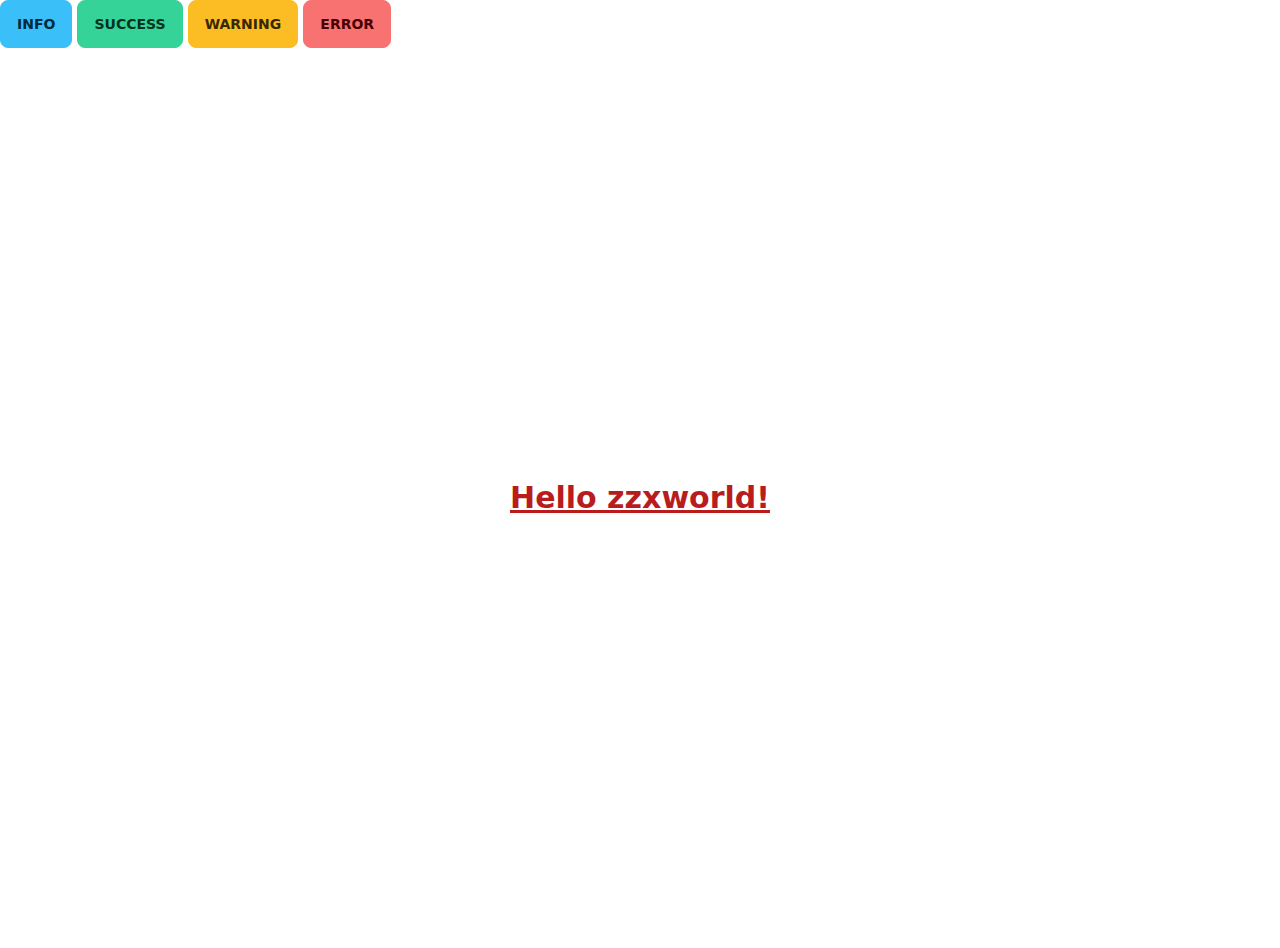
==== index.html @ 8bc26b87 "tailwind+daisyUI" ====
<!doctype html>
<html>
<head>
  <meta charset="UTF-8">
  <meta name="viewport" content="width=device-width, initial-scale=1.0">
  <link href="public/style.css" rel="stylesheet">
</head>
<body>
  <button class="btn btn-info">Info</button>
  <button class="btn btn-success">Success</button>
  <button class="btn btn-warning">Warning</button>
  <button class="btn btn-error">Error</button>
  <h1 class="table-cell w-screen h-screen text-3xl font-bold text-center text-red-700 underline align-middle">
    Hello zzxworld!
  </h1>
</body>
</html>
---- public/style.css ----
/*
! tailwindcss v3.3.3 | MIT License | https://tailwindcss.com
*/

/*
1. Prevent padding and border from affecting element width. (https://github.com/mozdevs/cssremedy/issues/4)
2. Allow adding a border to an element by just adding a border-width. (https://github.com/tailwindcss/tailwindcss/pull/116)
*/

*,
::before,
::after {
  box-sizing: border-box;
  /* 1 */
  border-width: 0;
  /* 2 */
  border-style: solid;
  /* 2 */
  border-color: #e5e7eb;
  /* 2 */
}

::before,
::after {
  --tw-content: '';
}

/*
1. Use a consistent sensible line-height in all browsers.
2. Prevent adjustments of font size after orientation changes in iOS.
3. Use a more readable tab size.
4. Use the user's configured `sans` font-family by default.
5. Use the user's configured `sans` font-feature-settings by default.
6. Use the user's configured `sans` font-variation-settings by default.
*/

html {
  line-height: 1.5;
  /* 1 */
  -webkit-text-size-adjust: 100%;
  /* 2 */
  -moz-tab-size: 4;
  /* 3 */
  -o-tab-size: 4;
     tab-size: 4;
  /* 3 */
  font-family: ui-sans-serif, system-ui, -apple-system, BlinkMacSystemFont, "Segoe UI", Roboto, "Helvetica Neue", Arial, "Noto Sans", sans-serif, "Apple Color Emoji", "Segoe UI Emoji", "Segoe UI Symbol", "Noto Color Emoji";
  /* 4 */
  font-feature-settings: normal;
  /* 5 */
  font-variation-settings: normal;
  /* 6 */
}

/*
1. Remove the margin in all browsers.
2. Inherit line-height from `html` so users can set them as a class directly on the `html` element.
*/

body {
  margin: 0;
  /* 1 */
  line-height: inherit;
  /* 2 */
}

/*
1. Add the correct height in Firefox.
2. Correct the inheritance of border color in Firefox. (https://bugzilla.mozilla.org/show_bug.cgi?id=190655)
3. Ensure horizontal rules are visible by default.
*/

hr {
  height: 0;
  /* 1 */
  color: inherit;
  /* 2 */
  border-top-width: 1px;
  /* 3 */
}

/*
Add the correct text decoration in Chrome, Edge, and Safari.
*/

abbr:where([title]) {
  -webkit-text-decoration: underline dotted;
          text-decoration: underline dotted;
}

/*
Remove the default font size and weight for headings.
*/

h1,
h2,
h3,
h4,
h5,
h6 {
  font-size: inherit;
  font-weight: inherit;
}

/*
Reset links to optimize for opt-in styling instead of opt-out.
*/

a {
  color: inherit;
  text-decoration: inherit;
}

/*
Add the correct font weight in Edge and Safari.
*/

b,
strong {
  font-weight: bolder;
}

/*
1. Use the user's configured `mono` font family by default.
2. Correct the odd `em` font sizing in all browsers.
*/

code,
kbd,
samp,
pre {
  font-family: ui-monospace, SFMono-Regular, Menlo, Monaco, Consolas, "Liberation Mono", "Courier New", monospace;
  /* 1 */
  font-size: 1em;
  /* 2 */
}

/*
Add the correct font size in all browsers.
*/

small {
  font-size: 80%;
}

/*
Prevent `sub` and `sup` elements from affecting the line height in all browsers.
*/

sub,
sup {
  font-size: 75%;
  line-height: 0;
  position: relative;
  vertical-align: baseline;
}

sub {
  bottom: -0.25em;
}

sup {
  top: -0.5em;
}

/*
1. Remove text indentation from table contents in Chrome and Safari. (https://bugs.chromium.org/p/chromium/issues/detail?id=999088, https://bugs.webkit.org/show_bug.cgi?id=201297)
2. Correct table border color inheritance in all Chrome and Safari. (https://bugs.chromium.org/p/chromium/issues/detail?id=935729, https://bugs.webkit.org/show_bug.cgi?id=195016)
3. Remove gaps between table borders by default.
*/

table {
  text-indent: 0;
  /* 1 */
  border-color: inherit;
  /* 2 */
  border-collapse: collapse;
  /* 3 */
}

/*
1. Change the font styles in all browsers.
2. Remove the margin in Firefox and Safari.
3. Remove default padding in all browsers.
*/

button,
input,
optgroup,
select,
textarea {
  font-family: inherit;
  /* 1 */
  font-feature-settings: inherit;
  /* 1 */
  font-variation-settings: inherit;
  /* 1 */
  font-size: 100%;
  /* 1 */
  font-weight: inherit;
  /* 1 */
  line-height: inherit;
  /* 1 */
  color: inherit;
  /* 1 */
  margin: 0;
  /* 2 */
  padding: 0;
  /* 3 */
}

/*
Remove the inheritance of text transform in Edge and Firefox.
*/

button,
select {
  text-transform: none;
}

/*
1. Correct the inability to style clickable types in iOS and Safari.
2. Remove default button styles.
*/

button,
[type='button'],
[type='reset'],
[type='submit'] {
  -webkit-appearance: button;
  /* 1 */
  background-color: transparent;
  /* 2 */
  background-image: none;
  /* 2 */
}

/*
Use the modern Firefox focus style for all focusable elements.
*/

:-moz-focusring {
  outline: auto;
}

/*
Remove the additional `:invalid` styles in Firefox. (https://github.com/mozilla/gecko-dev/blob/2f9eacd9d3d995c937b4251a5557d95d494c9be1/layout/style/res/forms.css#L728-L737)
*/

:-moz-ui-invalid {
  box-shadow: none;
}

/*
Add the correct vertical alignment in Chrome and Firefox.
*/

progress {
  vertical-align: baseline;
}

/*
Correct the cursor style of increment and decrement buttons in Safari.
*/

::-webkit-inner-spin-button,
::-webkit-outer-spin-button {
  height: auto;
}

/*
1. Correct the odd appearance in Chrome and Safari.
2. Correct the outline style in Safari.
*/

[type='search'] {
  -webkit-appearance: textfield;
  /* 1 */
  outline-offset: -2px;
  /* 2 */
}

/*
Remove the inner padding in Chrome and Safari on macOS.
*/

::-webkit-search-decoration {
  -webkit-appearance: none;
}

/*
1. Correct the inability to style clickable types in iOS and Safari.
2. Change font properties to `inherit` in Safari.
*/

::-webkit-file-upload-button {
  -webkit-appearance: button;
  /* 1 */
  font: inherit;
  /* 2 */
}

/*
Add the correct display in Chrome and Safari.
*/

summary {
  display: list-item;
}

/*
Removes the default spacing and border for appropriate elements.
*/

blockquote,
dl,
dd,
h1,
h2,
h3,
h4,
h5,
h6,
hr,
figure,
p,
pre {
  margin: 0;
}

fieldset {
  margin: 0;
  padding: 0;
}

legend {
  padding: 0;
}

ol,
ul,
menu {
  list-style: none;
  margin: 0;
  padding: 0;
}

/*
Reset default styling for dialogs.
*/

dialog {
  padding: 0;
}

/*
Prevent resizing textareas horizontally by default.
*/

textarea {
  resize: vertical;
}

/*
1. Reset the default placeholder opacity in Firefox. (https://github.com/tailwindlabs/tailwindcss/issues/3300)
2. Set the default placeholder color to the user's configured gray 400 color.
*/

input::-moz-placeholder, textarea::-moz-placeholder {
  opacity: 1;
  /* 1 */
  color: #9ca3af;
  /* 2 */
}

input::placeholder,
textarea::placeholder {
  opacity: 1;
  /* 1 */
  color: #9ca3af;
  /* 2 */
}

/*
Set the default cursor for buttons.
*/

button,
[role="button"] {
  cursor: pointer;
}

/*
Make sure disabled buttons don't get the pointer cursor.
*/

:disabled {
  cursor: default;
}

/*
1. Make replaced elements `display: block` by default. (https://github.com/mozdevs/cssremedy/issues/14)
2. Add `vertical-align: middle` to align replaced elements more sensibly by default. (https://github.com/jensimmons/cssremedy/issues/14#issuecomment-634934210)
   This can trigger a poorly considered lint error in some tools but is included by design.
*/

img,
svg,
video,
canvas,
audio,
iframe,
embed,
object {
  display: block;
  /* 1 */
  vertical-align: middle;
  /* 2 */
}

/*
Constrain images and videos to the parent width and preserve their intrinsic aspect ratio. (https://github.com/mozdevs/cssremedy/issues/14)
*/

img,
video {
  max-width: 100%;
  height: auto;
}

/* Make elements with the HTML hidden attribute stay hidden by default */

[hidden] {
  display: none;
}

:root,
[data-theme] {
  background-color: hsl(var(--b1) / var(--tw-bg-opacity, 1));
  color: hsl(var(--bc) / var(--tw-text-opacity, 1));
}

html {
  -webkit-tap-highlight-color: transparent;
}

:root {
  color-scheme: light;
  --pf: 259 94% 44%;
  --sf: 314 100% 40%;
  --af: 174 75% 39%;
  --nf: 214 20% 14%;
  --in: 198 93% 60%;
  --su: 158 64% 52%;
  --wa: 43 96% 56%;
  --er: 0 91% 71%;
  --inc: 198 100% 12%;
  --suc: 158 100% 10%;
  --wac: 43 100% 11%;
  --erc: 0 100% 14%;
  --rounded-box: 1rem;
  --rounded-btn: 0.5rem;
  --rounded-badge: 1.9rem;
  --animation-btn: 0.25s;
  --animation-input: .2s;
  --btn-text-case: uppercase;
  --btn-focus-scale: 0.95;
  --border-btn: 1px;
  --tab-border: 1px;
  --tab-radius: 0.5rem;
  --p: 259 94% 51%;
  --pc: 259 96% 91%;
  --s: 314 100% 47%;
  --sc: 314 100% 91%;
  --a: 174 75% 46%;
  --ac: 174 75% 11%;
  --n: 214 20% 21%;
  --nc: 212 19% 87%;
  --b1: 0 0% 100%;
  --b2: 0 0% 95%;
  --b3: 180 2% 90%;
  --bc: 215 28% 17%;
}

@media (prefers-color-scheme: dark) {
  :root {
    color-scheme: dark;
    --pf: 262 80% 43%;
    --sf: 316 70% 43%;
    --af: 175 70% 34%;
    --in: 198 93% 60%;
    --su: 158 64% 52%;
    --wa: 43 96% 56%;
    --er: 0 91% 71%;
    --inc: 198 100% 12%;
    --suc: 158 100% 10%;
    --wac: 43 100% 11%;
    --erc: 0 100% 14%;
    --rounded-box: 1rem;
    --rounded-btn: 0.5rem;
    --rounded-badge: 1.9rem;
    --animation-btn: 0.25s;
    --animation-input: .2s;
    --btn-text-case: uppercase;
    --btn-focus-scale: 0.95;
    --border-btn: 1px;
    --tab-border: 1px;
    --tab-radius: 0.5rem;
    --p: 262 80% 50%;
    --pc: 0 0% 100%;
    --s: 316 70% 50%;
    --sc: 0 0% 100%;
    --a: 175 70% 41%;
    --ac: 0 0% 100%;
    --n: 213 18% 20%;
    --nf: 212 17% 17%;
    --nc: 220 13% 69%;
    --b1: 212 18% 14%;
    --b2: 213 18% 12%;
    --b3: 213 18% 10%;
    --bc: 220 13% 69%;
  }
}

[data-theme=light] {
  color-scheme: light;
  --pf: 259 94% 44%;
  --sf: 314 100% 40%;
  --af: 174 75% 39%;
  --nf: 214 20% 14%;
  --in: 198 93% 60%;
  --su: 158 64% 52%;
  --wa: 43 96% 56%;
  --er: 0 91% 71%;
  --inc: 198 100% 12%;
  --suc: 158 100% 10%;
  --wac: 43 100% 11%;
  --erc: 0 100% 14%;
  --rounded-box: 1rem;
  --rounded-btn: 0.5rem;
  --rounded-badge: 1.9rem;
  --animation-btn: 0.25s;
  --animation-input: .2s;
  --btn-text-case: uppercase;
  --btn-focus-scale: 0.95;
  --border-btn: 1px;
  --tab-border: 1px;
  --tab-radius: 0.5rem;
  --p: 259 94% 51%;
  --pc: 259 96% 91%;
  --s: 314 100% 47%;
  --sc: 314 100% 91%;
  --a: 174 75% 46%;
  --ac: 174 75% 11%;
  --n: 214 20% 21%;
  --nc: 212 19% 87%;
  --b1: 0 0% 100%;
  --b2: 0 0% 95%;
  --b3: 180 2% 90%;
  --bc: 215 28% 17%;
}

[data-theme=dark] {
  color-scheme: dark;
  --pf: 262 80% 43%;
  --sf: 316 70% 43%;
  --af: 175 70% 34%;
  --in: 198 93% 60%;
  --su: 158 64% 52%;
  --wa: 43 96% 56%;
  --er: 0 91% 71%;
  --inc: 198 100% 12%;
  --suc: 158 100% 10%;
  --wac: 43 100% 11%;
  --erc: 0 100% 14%;
  --rounded-box: 1rem;
  --rounded-btn: 0.5rem;
  --rounded-badge: 1.9rem;
  --animation-btn: 0.25s;
  --animation-input: .2s;
  --btn-text-case: uppercase;
  --btn-focus-scale: 0.95;
  --border-btn: 1px;
  --tab-border: 1px;
  --tab-radius: 0.5rem;
  --p: 262 80% 50%;
  --pc: 0 0% 100%;
  --s: 316 70% 50%;
  --sc: 0 0% 100%;
  --a: 175 70% 41%;
  --ac: 0 0% 100%;
  --n: 213 18% 20%;
  --nf: 212 17% 17%;
  --nc: 220 13% 69%;
  --b1: 212 18% 14%;
  --b2: 213 18% 12%;
  --b3: 213 18% 10%;
  --bc: 220 13% 69%;
}

*, ::before, ::after {
  --tw-border-spacing-x: 0;
  --tw-border-spacing-y: 0;
  --tw-translate-x: 0;
  --tw-translate-y: 0;
  --tw-rotate: 0;
  --tw-skew-x: 0;
  --tw-skew-y: 0;
  --tw-scale-x: 1;
  --tw-scale-y: 1;
  --tw-pan-x:  ;
  --tw-pan-y:  ;
  --tw-pinch-zoom:  ;
  --tw-scroll-snap-strictness: proximity;
  --tw-gradient-from-position:  ;
  --tw-gradient-via-position:  ;
  --tw-gradient-to-position:  ;
  --tw-ordinal:  ;
  --tw-slashed-zero:  ;
  --tw-numeric-figure:  ;
  --tw-numeric-spacing:  ;
  --tw-numeric-fraction:  ;
  --tw-ring-inset:  ;
  --tw-ring-offset-width: 0px;
  --tw-ring-offset-color: #fff;
  --tw-ring-color: rgb(59 130 246 / 0.5);
  --tw-ring-offset-shadow: 0 0 #0000;
  --tw-ring-shadow: 0 0 #0000;
  --tw-shadow: 0 0 #0000;
  --tw-shadow-colored: 0 0 #0000;
  --tw-blur:  ;
  --tw-brightness:  ;
  --tw-contrast:  ;
  --tw-grayscale:  ;
  --tw-hue-rotate:  ;
  --tw-invert:  ;
  --tw-saturate:  ;
  --tw-sepia:  ;
  --tw-drop-shadow:  ;
  --tw-backdrop-blur:  ;
  --tw-backdrop-brightness:  ;
  --tw-backdrop-contrast:  ;
  --tw-backdrop-grayscale:  ;
  --tw-backdrop-hue-rotate:  ;
  --tw-backdrop-invert:  ;
  --tw-backdrop-opacity:  ;
  --tw-backdrop-saturate:  ;
  --tw-backdrop-sepia:  ;
}

::backdrop {
  --tw-border-spacing-x: 0;
  --tw-border-spacing-y: 0;
  --tw-translate-x: 0;
  --tw-translate-y: 0;
  --tw-rotate: 0;
  --tw-skew-x: 0;
  --tw-skew-y: 0;
  --tw-scale-x: 1;
  --tw-scale-y: 1;
  --tw-pan-x:  ;
  --tw-pan-y:  ;
  --tw-pinch-zoom:  ;
  --tw-scroll-snap-strictness: proximity;
  --tw-gradient-from-position:  ;
  --tw-gradient-via-position:  ;
  --tw-gradient-to-position:  ;
  --tw-ordinal:  ;
  --tw-slashed-zero:  ;
  --tw-numeric-figure:  ;
  --tw-numeric-spacing:  ;
  --tw-numeric-fraction:  ;
  --tw-ring-inset:  ;
  --tw-ring-offset-width: 0px;
  --tw-ring-offset-color: #fff;
  --tw-ring-color: rgb(59 130 246 / 0.5);
  --tw-ring-offset-shadow: 0 0 #0000;
  --tw-ring-shadow: 0 0 #0000;
  --tw-shadow: 0 0 #0000;
  --tw-shadow-colored: 0 0 #0000;
  --tw-blur:  ;
  --tw-brightness:  ;
  --tw-contrast:  ;
  --tw-grayscale:  ;
  --tw-hue-rotate:  ;
  --tw-invert:  ;
  --tw-saturate:  ;
  --tw-sepia:  ;
  --tw-drop-shadow:  ;
  --tw-backdrop-blur:  ;
  --tw-backdrop-brightness:  ;
  --tw-backdrop-contrast:  ;
  --tw-backdrop-grayscale:  ;
  --tw-backdrop-hue-rotate:  ;
  --tw-backdrop-invert:  ;
  --tw-backdrop-opacity:  ;
  --tw-backdrop-saturate:  ;
  --tw-backdrop-sepia:  ;
}

.btn {
  display: inline-flex;
  flex-shrink: 0;
  cursor: pointer;
  -webkit-user-select: none;
     -moz-user-select: none;
          user-select: none;
  flex-wrap: wrap;
  align-items: center;
  justify-content: center;
  border-color: transparent;
  border-color: hsl(var(--b2) / var(--tw-border-opacity));
  text-align: center;
  transition-property: color, background-color, border-color, text-decoration-color, fill, stroke, opacity, box-shadow, transform, filter, -webkit-backdrop-filter;
  transition-property: color, background-color, border-color, text-decoration-color, fill, stroke, opacity, box-shadow, transform, filter, backdrop-filter;
  transition-property: color, background-color, border-color, text-decoration-color, fill, stroke, opacity, box-shadow, transform, filter, backdrop-filter, -webkit-backdrop-filter;
  transition-timing-function: cubic-bezier(0.4, 0, 0.2, 1);
  transition-timing-function: cubic-bezier(0, 0, 0.2, 1);
  transition-duration: 200ms;
  border-radius: var(--rounded-btn, 0.5rem);
  height: 3rem;
  padding-left: 1rem;
  padding-right: 1rem;
  min-height: 3rem;
  font-size: 0.875rem;
  line-height: 1em;
  gap: 0.5rem;
  font-weight: 600;
  text-decoration-line: none;
  border-width: var(--border-btn, 1px);
  animation: button-pop var(--animation-btn, 0.25s) ease-out;
  text-transform: var(--btn-text-case, uppercase);
  --tw-border-opacity: 1;
  --tw-bg-opacity: 1;
  background-color: hsl(var(--b2) / var(--tw-bg-opacity));
  --tw-text-opacity: 1;
  color: hsl(var(--bc) / var(--tw-text-opacity));
  outline-color: hsl(var(--bc) / 1);
}

.btn-disabled,
  .btn[disabled],
  .btn:disabled {
  pointer-events: none;
}

.btn-group > input[type="radio"].btn {
  -webkit-appearance: none;
     -moz-appearance: none;
          appearance: none;
}

.btn-group > input[type="radio"].btn:before {
  content: attr(data-title);
}

.btn:is(input[type="checkbox"]),
.btn:is(input[type="radio"]) {
  width: auto;
  -webkit-appearance: none;
     -moz-appearance: none;
          appearance: none;
}

.btn:is(input[type="checkbox"]):after,
.btn:is(input[type="radio"]):after {
  --tw-content: attr(aria-label);
  content: var(--tw-content);
}

@media (hover: hover) {
  .btn:hover {
    --tw-border-opacity: 1;
    border-color: hsl(var(--b3) / var(--tw-border-opacity));
    --tw-bg-opacity: 1;
    background-color: hsl(var(--b3) / var(--tw-bg-opacity));
  }

  .btn-primary:hover {
    --tw-border-opacity: 1;
    border-color: hsl(var(--pf) / var(--tw-border-opacity));
    --tw-bg-opacity: 1;
    background-color: hsl(var(--pf) / var(--tw-bg-opacity));
  }

  .btn-info:hover {
    --tw-border-opacity: 1;
    border-color: hsl(var(--in) / var(--tw-border-opacity));
    --tw-bg-opacity: 1;
    background-color: hsl(var(--in) / var(--tw-bg-opacity));
  }

  .btn-success:hover {
    --tw-border-opacity: 1;
    border-color: hsl(var(--su) / var(--tw-border-opacity));
    --tw-bg-opacity: 1;
    background-color: hsl(var(--su) / var(--tw-bg-opacity));
  }

  .btn-warning:hover {
    --tw-border-opacity: 1;
    border-color: hsl(var(--wa) / var(--tw-border-opacity));
    --tw-bg-opacity: 1;
    background-color: hsl(var(--wa) / var(--tw-bg-opacity));
  }

  .btn-error:hover {
    --tw-border-opacity: 1;
    border-color: hsl(var(--er) / var(--tw-border-opacity));
    --tw-bg-opacity: 1;
    background-color: hsl(var(--er) / var(--tw-bg-opacity));
  }

  .btn.glass:hover {
    --glass-opacity: 25%;
    --glass-border-opacity: 15%;
  }

  .btn-outline.btn-primary:hover {
    --tw-border-opacity: 1;
    border-color: hsl(var(--pf) / var(--tw-border-opacity));
    --tw-bg-opacity: 1;
    background-color: hsl(var(--pf) / var(--tw-bg-opacity));
    --tw-text-opacity: 1;
    color: hsl(var(--pc) / var(--tw-text-opacity));
  }

  .btn-outline.btn-success:hover {
    --tw-border-opacity: 1;
    border-color: hsl(var(--su) / var(--tw-border-opacity));
    --tw-bg-opacity: 1;
    background-color: hsl(var(--su) / var(--tw-bg-opacity));
    --tw-text-opacity: 1;
    color: hsl(var(--suc) / var(--tw-text-opacity));
  }

  .btn-outline.btn-info:hover {
    --tw-border-opacity: 1;
    border-color: hsl(var(--in) / var(--tw-border-opacity));
    --tw-bg-opacity: 1;
    background-color: hsl(var(--in) / var(--tw-bg-opacity));
    --tw-text-opacity: 1;
    color: hsl(var(--inc) / var(--tw-text-opacity));
  }

  .btn-outline.btn-warning:hover {
    --tw-border-opacity: 1;
    border-color: hsl(var(--wa) / var(--tw-border-opacity));
    --tw-bg-opacity: 1;
    background-color: hsl(var(--wa) / var(--tw-bg-opacity));
    --tw-text-opacity: 1;
    color: hsl(var(--wac) / var(--tw-text-opacity));
  }

  .btn-outline.btn-error:hover {
    --tw-border-opacity: 1;
    border-color: hsl(var(--er) / var(--tw-border-opacity));
    --tw-bg-opacity: 1;
    background-color: hsl(var(--er) / var(--tw-bg-opacity));
    --tw-text-opacity: 1;
    color: hsl(var(--erc) / var(--tw-text-opacity));
  }

  .btn-disabled:hover,
    .btn[disabled]:hover,
    .btn:disabled:hover {
    --tw-border-opacity: 0;
    background-color: hsl(var(--n) / var(--tw-bg-opacity));
    --tw-bg-opacity: 0.2;
    color: hsl(var(--bc) / var(--tw-text-opacity));
    --tw-text-opacity: 0.2;
  }

  .btn:is(input[type="checkbox"]:checked):hover, .btn:is(input[type="radio"]:checked):hover {
    --tw-border-opacity: 1;
    border-color: hsl(var(--pf) / var(--tw-border-opacity));
    --tw-bg-opacity: 1;
    background-color: hsl(var(--pf) / var(--tw-bg-opacity));
  }
}

.link {
  cursor: pointer;
  text-decoration-line: underline;
}

.btn:active:hover,
  .btn:active:focus {
  animation: button-pop 0s ease-out;
  transform: scale(var(--btn-focus-scale, 0.97));
}

.btn:focus-visible {
  outline-style: solid;
  outline-width: 2px;
  outline-offset: 2px;
}

.btn-primary {
  --tw-border-opacity: 1;
  border-color: hsl(var(--p) / var(--tw-border-opacity));
  --tw-bg-opacity: 1;
  background-color: hsl(var(--p) / var(--tw-bg-opacity));
  --tw-text-opacity: 1;
  color: hsl(var(--pc) / var(--tw-text-opacity));
  outline-color: hsl(var(--p) / 1);
}

.btn-primary.btn-active {
  --tw-border-opacity: 1;
  border-color: hsl(var(--pf) / var(--tw-border-opacity));
  --tw-bg-opacity: 1;
  background-color: hsl(var(--pf) / var(--tw-bg-opacity));
}

.btn-info {
  --tw-border-opacity: 1;
  border-color: hsl(var(--in) / var(--tw-border-opacity));
  --tw-bg-opacity: 1;
  background-color: hsl(var(--in) / var(--tw-bg-opacity));
  --tw-text-opacity: 1;
  color: hsl(var(--inc) / var(--tw-text-opacity));
  outline-color: hsl(var(--in) / 1);
}

.btn-info.btn-active {
  --tw-border-opacity: 1;
  border-color: hsl(var(--in) / var(--tw-border-opacity));
  --tw-bg-opacity: 1;
  background-color: hsl(var(--in) / var(--tw-bg-opacity));
}

.btn-success {
  --tw-border-opacity: 1;
  border-color: hsl(var(--su) / var(--tw-border-opacity));
  --tw-bg-opacity: 1;
  background-color: hsl(var(--su) / var(--tw-bg-opacity));
  --tw-text-opacity: 1;
  color: hsl(var(--suc) / var(--tw-text-opacity));
  outline-color: hsl(var(--su) / 1);
}

.btn-success.btn-active {
  --tw-border-opacity: 1;
  border-color: hsl(var(--su) / var(--tw-border-opacity));
  --tw-bg-opacity: 1;
  background-color: hsl(var(--su) / var(--tw-bg-opacity));
}

.btn-warning {
  --tw-border-opacity: 1;
  border-color: hsl(var(--wa) / var(--tw-border-opacity));
  --tw-bg-opacity: 1;
  background-color: hsl(var(--wa) / var(--tw-bg-opacity));
  --tw-text-opacity: 1;
  color: hsl(var(--wac) / var(--tw-text-opacity));
  outline-color: hsl(var(--wa) / 1);
}

.btn-warning.btn-active {
  --tw-border-opacity: 1;
  border-color: hsl(var(--wa) / var(--tw-border-opacity));
  --tw-bg-opacity: 1;
  background-color: hsl(var(--wa) / var(--tw-bg-opacity));
}

.btn-error {
  --tw-border-opacity: 1;
  border-color: hsl(var(--er) / var(--tw-border-opacity));
  --tw-bg-opacity: 1;
  background-color: hsl(var(--er) / var(--tw-bg-opacity));
  --tw-text-opacity: 1;
  color: hsl(var(--erc) / var(--tw-text-opacity));
  outline-color: hsl(var(--er) / 1);
}

.btn-error.btn-active {
  --tw-border-opacity: 1;
  border-color: hsl(var(--er) / var(--tw-border-opacity));
  --tw-bg-opacity: 1;
  background-color: hsl(var(--er) / var(--tw-bg-opacity));
}

.btn.glass {
  --tw-shadow: 0 0 #0000;
  --tw-shadow-colored: 0 0 #0000;
  box-shadow: var(--tw-ring-offset-shadow, 0 0 #0000), var(--tw-ring-shadow, 0 0 #0000), var(--tw-shadow);
  outline-color: currentColor;
}

.btn.glass.btn-active {
  --glass-opacity: 25%;
  --glass-border-opacity: 15%;
}

.btn-outline.btn-primary {
  --tw-text-opacity: 1;
  color: hsl(var(--p) / var(--tw-text-opacity));
}

.btn-outline.btn-primary.btn-active {
  --tw-border-opacity: 1;
  border-color: hsl(var(--pf) / var(--tw-border-opacity));
  --tw-bg-opacity: 1;
  background-color: hsl(var(--pf) / var(--tw-bg-opacity));
  --tw-text-opacity: 1;
  color: hsl(var(--pc) / var(--tw-text-opacity));
}

.btn-outline.btn-success {
  --tw-text-opacity: 1;
  color: hsl(var(--su) / var(--tw-text-opacity));
}

.btn-outline.btn-success.btn-active {
  --tw-border-opacity: 1;
  border-color: hsl(var(--su) / var(--tw-border-opacity));
  --tw-bg-opacity: 1;
  background-color: hsl(var(--su) / var(--tw-bg-opacity));
  --tw-text-opacity: 1;
  color: hsl(var(--suc) / var(--tw-text-opacity));
}

.btn-outline.btn-info {
  --tw-text-opacity: 1;
  color: hsl(var(--in) / var(--tw-text-opacity));
}

.btn-outline.btn-info.btn-active {
  --tw-border-opacity: 1;
  border-color: hsl(var(--in) / var(--tw-border-opacity));
  --tw-bg-opacity: 1;
  background-color: hsl(var(--in) / var(--tw-bg-opacity));
  --tw-text-opacity: 1;
  color: hsl(var(--inc) / var(--tw-text-opacity));
}

.btn-outline.btn-warning {
  --tw-text-opacity: 1;
  color: hsl(var(--wa) / var(--tw-text-opacity));
}

.btn-outline.btn-warning.btn-active {
  --tw-border-opacity: 1;
  border-color: hsl(var(--wa) / var(--tw-border-opacity));
  --tw-bg-opacity: 1;
  background-color: hsl(var(--wa) / var(--tw-bg-opacity));
  --tw-text-opacity: 1;
  color: hsl(var(--wac) / var(--tw-text-opacity));
}

.btn-outline.btn-error {
  --tw-text-opacity: 1;
  color: hsl(var(--er) / var(--tw-text-opacity));
}

.btn-outline.btn-error.btn-active {
  --tw-border-opacity: 1;
  border-color: hsl(var(--er) / var(--tw-border-opacity));
  --tw-bg-opacity: 1;
  background-color: hsl(var(--er) / var(--tw-bg-opacity));
  --tw-text-opacity: 1;
  color: hsl(var(--erc) / var(--tw-text-opacity));
}

.btn.btn-disabled,
  .btn[disabled],
  .btn:disabled {
  --tw-border-opacity: 0;
  background-color: hsl(var(--n) / var(--tw-bg-opacity));
  --tw-bg-opacity: 0.2;
  color: hsl(var(--bc) / var(--tw-text-opacity));
  --tw-text-opacity: 0.2;
}

.btn-group > input[type="radio"]:checked.btn,
  .btn-group > .btn-active {
  --tw-border-opacity: 1;
  border-color: hsl(var(--p) / var(--tw-border-opacity));
  --tw-bg-opacity: 1;
  background-color: hsl(var(--p) / var(--tw-bg-opacity));
  --tw-text-opacity: 1;
  color: hsl(var(--pc) / var(--tw-text-opacity));
}

.btn-group > input[type="radio"]:checked.btn:focus-visible, .btn-group > .btn-active:focus-visible {
  outline-style: solid;
  outline-width: 2px;
  outline-color: hsl(var(--p) / 1);
}

.btn:is(input[type="checkbox"]:checked),
.btn:is(input[type="radio"]:checked) {
  --tw-border-opacity: 1;
  border-color: hsl(var(--p) / var(--tw-border-opacity));
  --tw-bg-opacity: 1;
  background-color: hsl(var(--p) / var(--tw-bg-opacity));
  --tw-text-opacity: 1;
  color: hsl(var(--pc) / var(--tw-text-opacity));
}

.btn:is(input[type="checkbox"]:checked):focus-visible, .btn:is(input[type="radio"]:checked):focus-visible {
  outline-color: hsl(var(--p) / 1);
}

@keyframes button-pop {
  0% {
    transform: scale(var(--btn-focus-scale, 0.98));
  }

  40% {
    transform: scale(1.02);
  }

  100% {
    transform: scale(1);
  }
}

@keyframes checkmark {
  0% {
    background-position-y: 5px;
  }

  50% {
    background-position-y: -2px;
  }

  100% {
    background-position-y: 0;
  }
}

.link:focus {
  outline: 2px solid transparent;
  outline-offset: 2px;
}

.link:focus-visible {
  outline: 2px solid currentColor;
  outline-offset: 2px;
}

@keyframes modal-pop {
  0% {
    opacity: 0;
  }
}

@keyframes progress-loading {
  50% {
    background-position-x: -115%;
  }
}

@keyframes radiomark {
  0% {
    box-shadow: 0 0 0 12px hsl(var(--b1)) inset,
      0 0 0 12px hsl(var(--b1)) inset;
  }

  50% {
    box-shadow: 0 0 0 3px hsl(var(--b1)) inset,
      0 0 0 3px hsl(var(--b1)) inset;
  }

  100% {
    box-shadow: 0 0 0 4px hsl(var(--b1)) inset,
      0 0 0 4px hsl(var(--b1)) inset;
  }
}

@keyframes rating-pop {
  0% {
    transform: translateY(-0.125em);
  }

  40% {
    transform: translateY(-0.125em);
  }

  100% {
    transform: translateY(0);
  }
}

@keyframes toast-pop {
  0% {
    transform: scale(0.9);
    opacity: 0;
  }

  100% {
    transform: scale(1);
    opacity: 1;
  }
}

.btn-group .btn:not(:first-child):not(:last-child) {
  border-top-left-radius: 0;
  border-top-right-radius: 0;
  border-bottom-left-radius: 0;
  border-bottom-right-radius: 0;
}

.btn-group .btn:first-child:not(:last-child) {
  margin-top: -0px;
  margin-left: -1px;
  border-top-left-radius: var(--rounded-btn, 0.5rem);
  border-top-right-radius: 0;
  border-bottom-left-radius: var(--rounded-btn, 0.5rem);
  border-bottom-right-radius: 0;
}

.btn-group .btn:last-child:not(:first-child) {
  border-top-left-radius: 0;
  border-top-right-radius: var(--rounded-btn, 0.5rem);
  border-bottom-left-radius: 0;
  border-bottom-right-radius: var(--rounded-btn, 0.5rem);
}

.btn-group-horizontal .btn:not(:first-child):not(:last-child) {
  border-top-left-radius: 0;
  border-top-right-radius: 0;
  border-bottom-left-radius: 0;
  border-bottom-right-radius: 0;
}

.btn-group-horizontal .btn:first-child:not(:last-child) {
  margin-top: -0px;
  margin-left: -1px;
  border-top-left-radius: var(--rounded-btn, 0.5rem);
  border-top-right-radius: 0;
  border-bottom-left-radius: var(--rounded-btn, 0.5rem);
  border-bottom-right-radius: 0;
}

.btn-group-horizontal .btn:last-child:not(:first-child) {
  border-top-left-radius: 0;
  border-top-right-radius: var(--rounded-btn, 0.5rem);
  border-bottom-left-radius: 0;
  border-bottom-right-radius: var(--rounded-btn, 0.5rem);
}

.btn-group-vertical .btn:first-child:not(:last-child) {
  margin-top: -1px;
  margin-left: -0px;
  border-top-left-radius: var(--rounded-btn, 0.5rem);
  border-top-right-radius: var(--rounded-btn, 0.5rem);
  border-bottom-left-radius: 0;
  border-bottom-right-radius: 0;
}

.btn-group-vertical .btn:last-child:not(:first-child) {
  border-top-left-radius: 0;
  border-top-right-radius: 0;
  border-bottom-left-radius: var(--rounded-btn, 0.5rem);
  border-bottom-right-radius: var(--rounded-btn, 0.5rem);
}

.table-cell {
  display: table-cell;
}

.h-screen {
  height: 100vh;
}

.w-screen {
  width: 100vw;
}

.text-center {
  text-align: center;
}

.align-middle {
  vertical-align: middle;
}

.text-3xl {
  font-size: 1.875rem;
  line-height: 2.25rem;
}

.font-bold {
  font-weight: 700;
}

.text-red-700 {
  --tw-text-opacity: 1;
  color: rgb(185 28 28 / var(--tw-text-opacity));
}

.underline {
  text-decoration-line: underline;
}
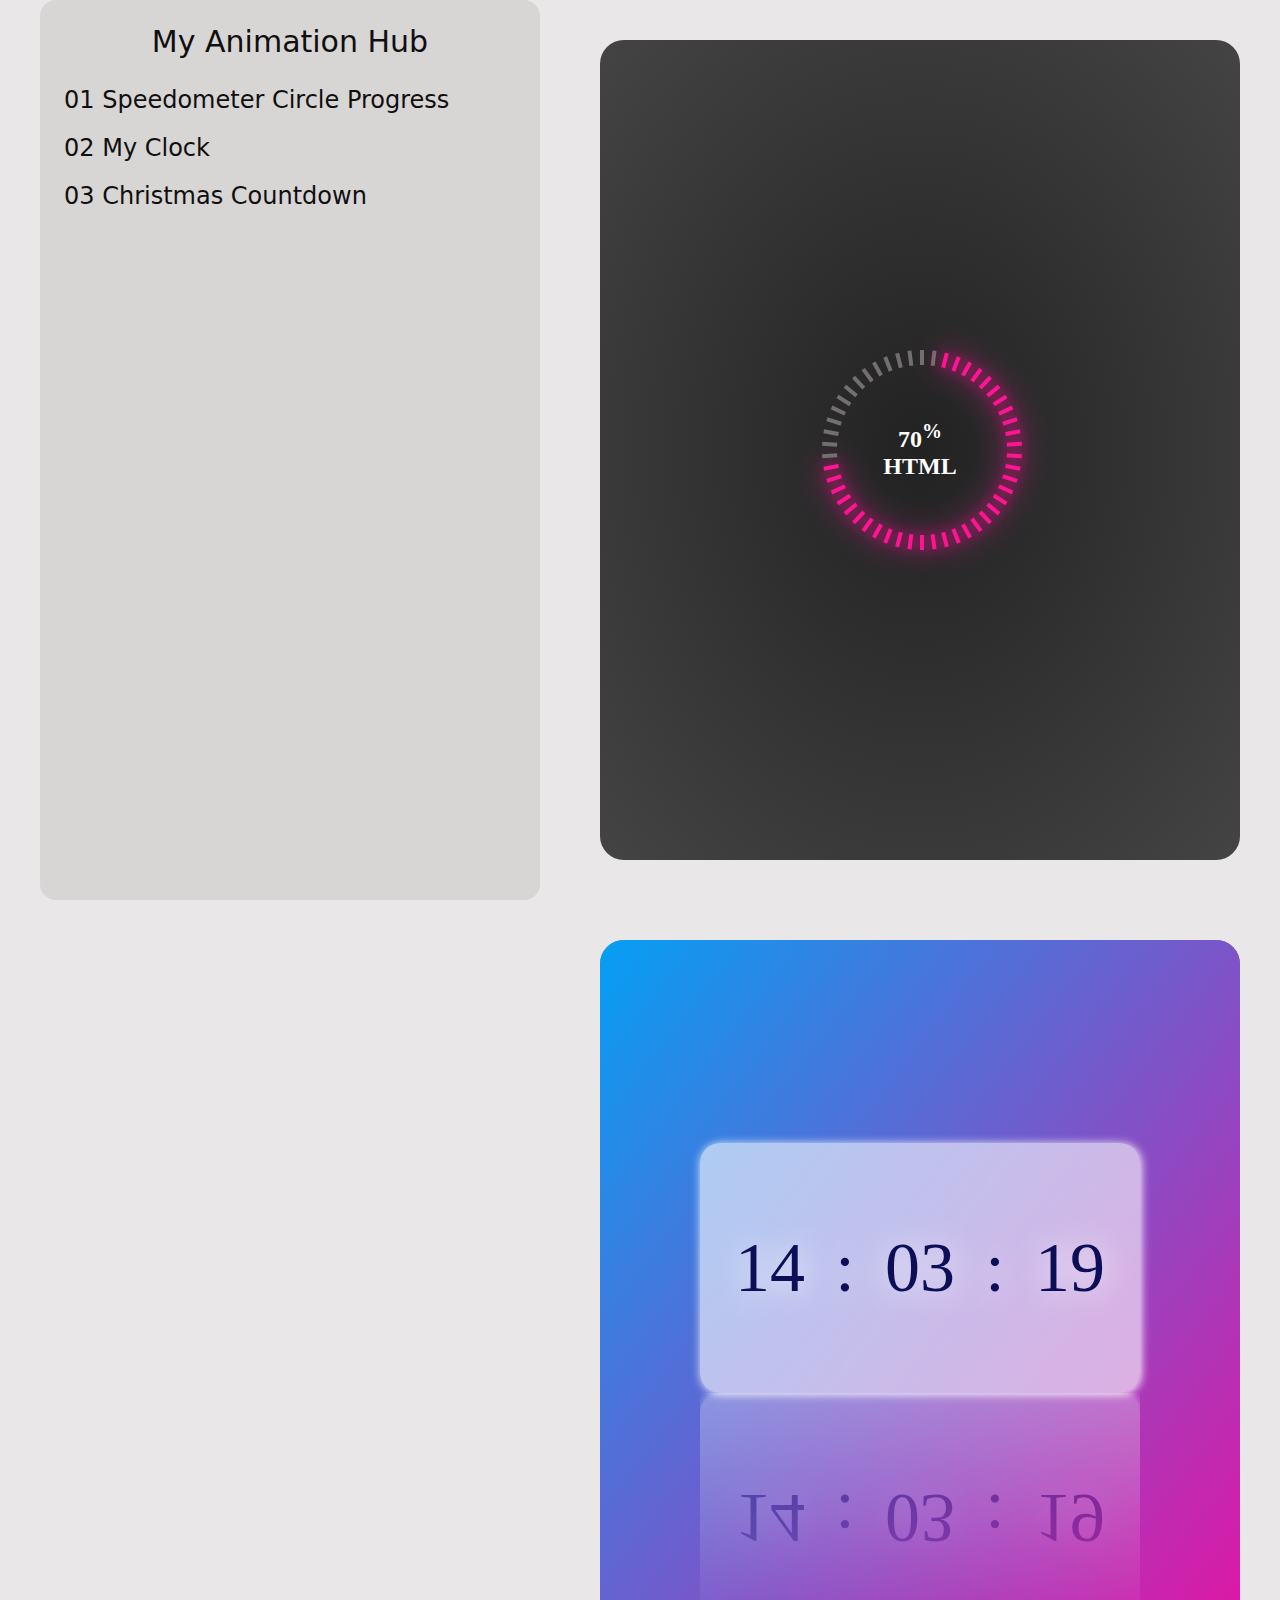
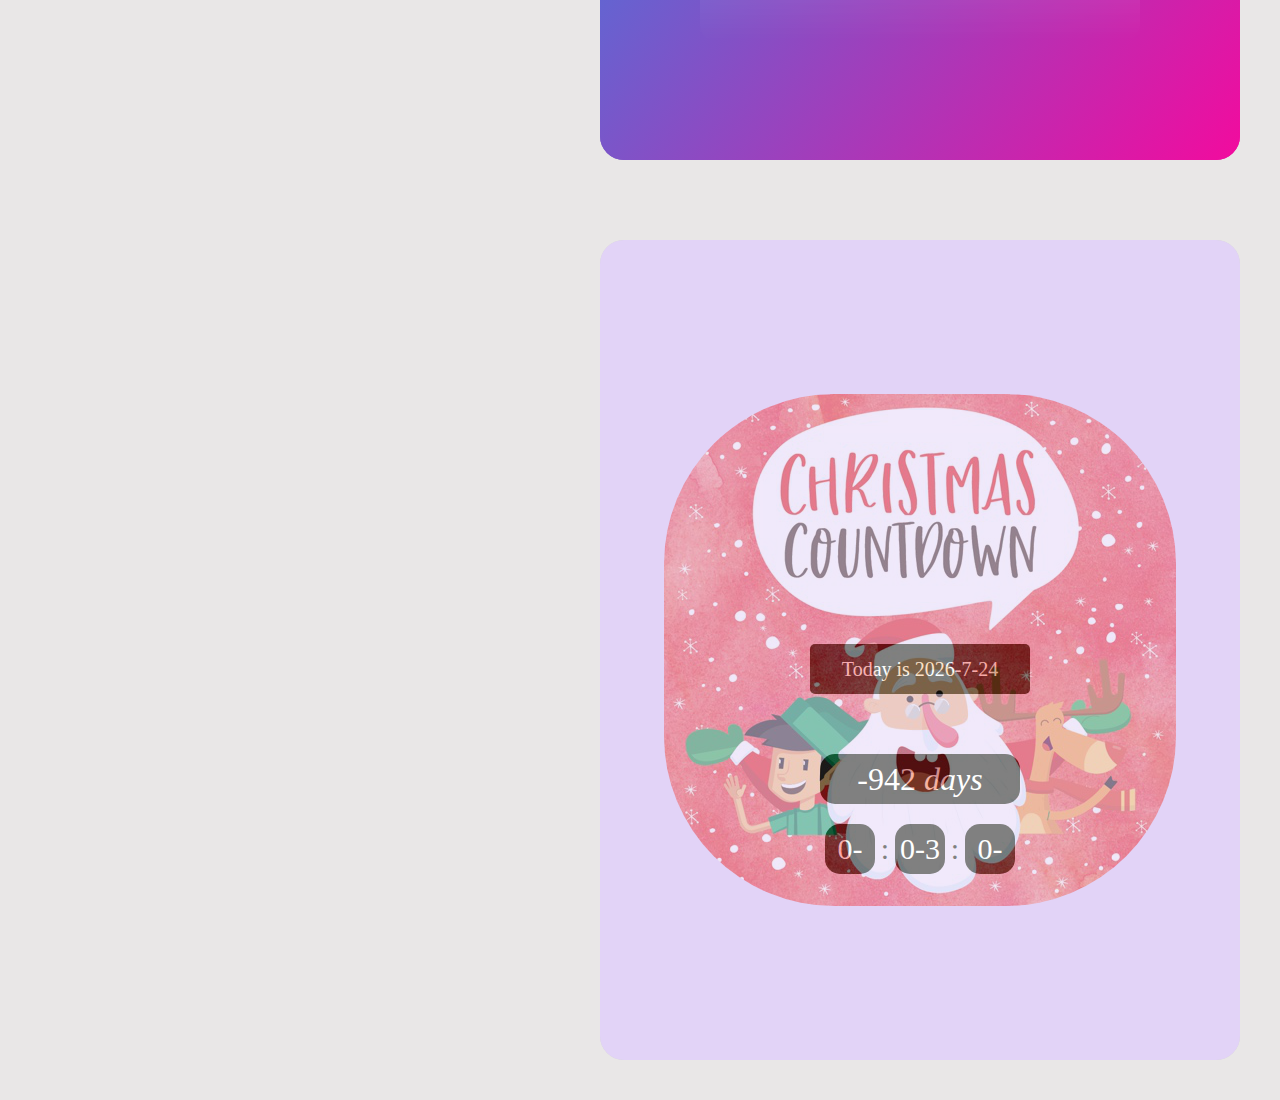
==== commit 82205ec1: "update" ====
--- a/index.html
+++ b/index.html
@@ -1,17 +1,57 @@
-<!doctype html>
-<html>
+<!DOCTYPE html>
+<html lang="en">
+
 <head>
   <meta charset="UTF-8">
   <meta name="viewport" content="width=device-width, initial-scale=1.0">
+  <title>Document</title>
   <link href="public/style.css" rel="stylesheet">
 </head>
-<body>
-  <button class="btn btn-info">Info</button>
-  <button class="btn btn-success">Success</button>
-  <button class="btn btn-warning">Warning</button>
-  <button class="btn btn-error">Error</button>
-  <h1 class="table-cell w-screen h-screen text-3xl font-bold text-center text-red-700 underline align-middle">
-    Hello zzxworld!
-  </h1>
+
+<body background="./src/assets/bg-pattern.png">
+  <ul class="flex flex-col w-[500px] h-[100vh] text-2xl bg-base-200 menu rounded-box fixed top-0 left-10">
+    <h2 class="my-4 text-3xl text-center">My Animation Hub</h2>
+    <!-- <li class="w-full"><a data-href="section1">Item 1</a></li> -->
+  </ul>
+
+  <nav class="flex flex-col w-[calc(100vw-560px)] items-center justify-center  absolute right-0 top-0 px-10 ">
+    <!-- <div class="h-[calc(100vh-80px)] w-full rounded-3xl bg-neutral-300 m-10 flex items-center justify-center overflow-hidden"
+      id="section1"><iframe class="w-full h-full" src="./src/01_Speedometer Circle Progress/index.html" frameborder="0"></iframe></div> -->
+  </nav>
+
+  <script>
+    const data = [
+      { id: 1, title: '01 Speedometer Circle Progress', content: '01_Speedometer Circle Progress', href: 'section1' },
+      { id: 2, title: '02 My Clock', content: '02_My Clock', href: 'section2' },
+      { id: 3, title: '03 Christmas Countdown', content: '03_Christmas Countdown', href: 'section3' },
+     
+    ]
+    // 渲染导航页
+    const ul = document.querySelector('ul')
+    const htmlStr = data.map((item) => {
+      return (`<li class="w-full"><a class="anchor" data-href=${item.href}>${item.title}</a></li>`)
+    }).join('')
+    ul.innerHTML += htmlStr
+
+    // 导航页点击事件
+    ul.addEventListener('click', (e) => {
+      if (e.target.classList.contains('anchor')) {
+        const href = e.target.dataset.href
+        document.querySelector('#' + href).scrollIntoView(true)
+      }
+    })
+    // 渲染内容页面
+    const contentHtmlStr=data.map((item) => {
+      return (`
+      <div class="h-[calc(100vh-80px)] w-full rounded-3xl bg-neutral-300 m-10 flex items-center justify-center overflow-hidden"
+      id=${item.href}>
+        <iframe class="w-full h-full" src="./src/${item.content}/index.html" frameborder="0"></iframe>
+      </div>
+      `)
+    }).join('')
+    document.querySelector('nav').innerHTML = contentHtmlStr
+    
+  </script>
 </body>
+
 </html>--- a/public/style.css
+++ b/public/style.css
@@ -446,14 +446,19 @@
 
 :root {
   color-scheme: light;
-  --pf: 259 94% 44%;
-  --sf: 314 100% 40%;
-  --af: 174 75% 39%;
-  --nf: 214 20% 14%;
+  --pf: 331 100% 41%;
+  --sf: 334 37% 34%;
+  --af: 139 16% 36%;
+  --nf: 44 100% 1%;
+  --b2: 0 4% 84%;
+  --b3: 0 4% 77%;
   --in: 198 93% 60%;
   --su: 158 64% 52%;
   --wa: 43 96% 56%;
   --er: 0 91% 71%;
+  --pc: 346 100% 93%;
+  --sc: 340 30% 88%;
+  --ac: 136 12% 88%;
   --inc: 198 100% 12%;
   --suc: 158 100% 10%;
   --wac: 43 100% 11%;
@@ -468,70 +473,30 @@
   --border-btn: 1px;
   --tab-border: 1px;
   --tab-radius: 0.5rem;
-  --p: 259 94% 51%;
-  --pc: 259 96% 91%;
-  --s: 314 100% 47%;
-  --sc: 314 100% 91%;
-  --a: 174 75% 46%;
-  --ac: 174 75% 11%;
-  --n: 214 20% 21%;
-  --nc: 212 19% 87%;
-  --b1: 0 0% 100%;
-  --b2: 0 0% 95%;
-  --b3: 180 2% 90%;
-  --bc: 215 28% 17%;
-}
-
-@media (prefers-color-scheme: dark) {
-  :root {
-    color-scheme: dark;
-    --pf: 262 80% 43%;
-    --sf: 316 70% 43%;
-    --af: 175 70% 34%;
-    --in: 198 93% 60%;
-    --su: 158 64% 52%;
-    --wa: 43 96% 56%;
-    --er: 0 91% 71%;
-    --inc: 198 100% 12%;
-    --suc: 158 100% 10%;
-    --wac: 43 100% 11%;
-    --erc: 0 100% 14%;
-    --rounded-box: 1rem;
-    --rounded-btn: 0.5rem;
-    --rounded-badge: 1.9rem;
-    --animation-btn: 0.25s;
-    --animation-input: .2s;
-    --btn-text-case: uppercase;
-    --btn-focus-scale: 0.95;
-    --border-btn: 1px;
-    --tab-border: 1px;
-    --tab-radius: 0.5rem;
-    --p: 262 80% 50%;
-    --pc: 0 0% 100%;
-    --s: 316 70% 50%;
-    --sc: 0 0% 100%;
-    --a: 175 70% 41%;
-    --ac: 0 0% 100%;
-    --n: 213 18% 20%;
-    --nf: 212 17% 17%;
-    --nc: 220 13% 69%;
-    --b1: 212 18% 14%;
-    --b2: 213 18% 12%;
-    --b3: 213 18% 10%;
-    --bc: 220 13% 69%;
-  }
-}
-
-[data-theme=light] {
+  --p: 331 100% 48%;
+  --s: 334 37% 41%;
+  --a: 139 16% 43%;
+  --n: 44 100% 8%;
+  --nc: 0 4% 91%;
+  --b1: 0 4% 91%;
+  --bc: 0 3% 6%;
+}
+
+[data-theme=garden] {
   color-scheme: light;
-  --pf: 259 94% 44%;
-  --sf: 314 100% 40%;
-  --af: 174 75% 39%;
-  --nf: 214 20% 14%;
+  --pf: 331 100% 41%;
+  --sf: 334 37% 34%;
+  --af: 139 16% 36%;
+  --nf: 44 100% 1%;
+  --b2: 0 4% 84%;
+  --b3: 0 4% 77%;
   --in: 198 93% 60%;
   --su: 158 64% 52%;
   --wa: 43 96% 56%;
   --er: 0 91% 71%;
+  --pc: 346 100% 93%;
+  --sc: 340 30% 88%;
+  --ac: 136 12% 88%;
   --inc: 198 100% 12%;
   --suc: 158 100% 10%;
   --wac: 43 100% 11%;
@@ -546,33 +511,30 @@
   --border-btn: 1px;
   --tab-border: 1px;
   --tab-radius: 0.5rem;
-  --p: 259 94% 51%;
-  --pc: 259 96% 91%;
-  --s: 314 100% 47%;
-  --sc: 314 100% 91%;
-  --a: 174 75% 46%;
-  --ac: 174 75% 11%;
-  --n: 214 20% 21%;
-  --nc: 212 19% 87%;
-  --b1: 0 0% 100%;
-  --b2: 0 0% 95%;
-  --b3: 180 2% 90%;
-  --bc: 215 28% 17%;
-}
-
-[data-theme=dark] {
+  --p: 331 100% 48%;
+  --s: 334 37% 41%;
+  --a: 139 16% 43%;
+  --n: 44 100% 8%;
+  --nc: 0 4% 91%;
+  --b1: 0 4% 91%;
+  --bc: 0 3% 6%;
+}
+
+[data-theme=night] {
   color-scheme: dark;
-  --pf: 262 80% 43%;
-  --sf: 316 70% 43%;
-  --af: 175 70% 34%;
-  --in: 198 93% 60%;
-  --su: 158 64% 52%;
-  --wa: 43 96% 56%;
-  --er: 0 91% 71%;
-  --inc: 198 100% 12%;
-  --suc: 158 100% 10%;
-  --wac: 43 100% 11%;
-  --erc: 0 100% 14%;
+  --pf: 198 93% 53%;
+  --sf: 234 89% 67%;
+  --af: 329 86% 63%;
+  --b2: 222 47% 4%;
+  --b3: 0 0% 0%;
+  --bc: 229 7% 80%;
+  --pc: 202 34% 14%;
+  --sc: 239 22% 15%;
+  --ac: 332 26% 15%;
+  --nc: 221 7% 82%;
+  --suc: 169 31% 13%;
+  --wac: 39 36% 14%;
+  --erc: 354 28% 15%;
   --rounded-box: 1rem;
   --rounded-btn: 0.5rem;
   --rounded-badge: 1.9rem;
@@ -583,19 +545,93 @@
   --border-btn: 1px;
   --tab-border: 1px;
   --tab-radius: 0.5rem;
-  --p: 262 80% 50%;
-  --pc: 0 0% 100%;
-  --s: 316 70% 50%;
-  --sc: 0 0% 100%;
-  --a: 175 70% 41%;
-  --ac: 0 0% 100%;
-  --n: 213 18% 20%;
-  --nf: 212 17% 17%;
-  --nc: 220 13% 69%;
-  --b1: 212 18% 14%;
-  --b2: 213 18% 12%;
-  --b3: 213 18% 10%;
-  --bc: 220 13% 69%;
+  --p: 198 93% 60%;
+  --s: 234 89% 74%;
+  --a: 329 86% 70%;
+  --n: 217 33% 17%;
+  --nf: 217 30% 22%;
+  --b1: 222 47% 11%;
+  --in: 198 90% 48%;
+  --inc: 0 0% 0%;
+  --su: 172 66% 50%;
+  --wa: 41 88% 64%;
+  --er: 351 95% 71%;
+}
+
+[data-theme=cupcake] {
+  color-scheme: light;
+  --pf: 183 47% 52%;
+  --sf: 338 71% 71%;
+  --af: 39 84% 51%;
+  --nf: 280 46% 7%;
+  --in: 198 93% 60%;
+  --su: 158 64% 52%;
+  --wa: 43 96% 56%;
+  --er: 0 91% 71%;
+  --pc: 183 20% 13%;
+  --sc: 340 15% 16%;
+  --ac: 37 41% 13%;
+  --nc: 283 9% 81%;
+  --inc: 198 100% 12%;
+  --suc: 158 100% 10%;
+  --wac: 43 100% 11%;
+  --erc: 0 100% 14%;
+  --rounded-box: 1rem;
+  --rounded-badge: 1.9rem;
+  --animation-btn: 0.25s;
+  --animation-input: .2s;
+  --btn-text-case: uppercase;
+  --btn-focus-scale: 0.95;
+  --border-btn: 1px;
+  --p: 183 47% 59%;
+  --s: 338 71% 78%;
+  --a: 39 84% 58%;
+  --n: 280 46% 14%;
+  --b1: 24 33% 97%;
+  --b2: 27 22% 92%;
+  --b3: 23 14% 89%;
+  --bc: 280 46% 14%;
+  --rounded-btn: 1.9rem;
+  --tab-border: 2px;
+  --tab-radius: .5rem;
+}
+
+[data-theme=valentine] {
+  color-scheme: light;
+  --pf: 353 74% 60%;
+  --sf: 254 86% 70%;
+  --af: 181 56% 63%;
+  --nf: 336 43% 41%;
+  --b2: 318 46% 82%;
+  --b3: 318 46% 75%;
+  --pc: 356 26% 14%;
+  --sc: 256 20% 15%;
+  --ac: 181 16% 15%;
+  --inc: 239 85% 93%;
+  --suc: 126 38% 89%;
+  --wac: 29 59% 11%;
+  --erc: 11 100% 91%;
+  --rounded-box: 1rem;
+  --rounded-badge: 1.9rem;
+  --animation-btn: 0.25s;
+  --animation-input: .2s;
+  --btn-text-case: uppercase;
+  --btn-focus-scale: 0.95;
+  --border-btn: 1px;
+  --tab-border: 1px;
+  --tab-radius: 0.5rem;
+  --p: 353 74% 67%;
+  --s: 254 86% 77%;
+  --a: 181 56% 70%;
+  --n: 336 43% 48%;
+  --nc: 318 46% 89%;
+  --b1: 318 46% 89%;
+  --bc: 344 38% 28%;
+  --in: 221 83% 53%;
+  --su: 142 76% 36%;
+  --wa: 32 95% 44%;
+  --er: 0 72% 51%;
+  --rounded-btn: 1.9rem;
 }
 
 *, ::before, ::after {
@@ -698,19 +734,209 @@
   --tw-backdrop-sepia:  ;
 }
 
-.btn {
+@media (hover:hover) {
+  .menu li > *:not(ul):not(.menu-title):not(details):active,
+.menu li > *:not(ul):not(.menu-title):not(details).active,
+.menu li > details > summary:active {
+    --tw-bg-opacity: 1;
+    background-color: hsl(var(--n) / var(--tw-bg-opacity));
+    --tw-text-opacity: 1;
+    color: hsl(var(--nc) / var(--tw-text-opacity));
+  }
+}
+
+@media (hover: hover) {
+  :where(.menu li:not(.menu-title):not(.disabled) > *:not(ul):not(details):not(.menu-title)):not(.active):hover, :where(.menu li:not(.menu-title):not(.disabled) > details > summary:not(.menu-title)):not(.active):hover {
+    cursor: pointer;
+    background-color: hsl(var(--bc) / 0.1);
+    --tw-text-opacity: 1;
+    color: hsl(var(--bc) / var(--tw-text-opacity));
+    outline: 2px solid transparent;
+    outline-offset: 2px;
+  }
+}
+
+.join {
   display: inline-flex;
-  flex-shrink: 0;
+  align-items: stretch;
+  border-radius: var(--rounded-btn, 0.5rem);
+}
+
+.join :where(.join-item) {
+  border-top-right-radius: 0;
+  border-bottom-right-radius: 0;
+  border-bottom-left-radius: 0;
+  border-top-left-radius: 0;
+}
+
+.join .join-item:not(:first-child):not(:last-child),
+  .join *:not(:first-child):not(:last-child) .join-item {
+  border-top-right-radius: 0;
+  border-bottom-right-radius: 0;
+  border-bottom-left-radius: 0;
+  border-top-left-radius: 0;
+}
+
+.join .join-item:first-child:not(:last-child),
+  .join *:first-child:not(:last-child) .join-item {
+  border-top-right-radius: 0;
+  border-bottom-right-radius: 0;
+}
+
+.join .dropdown .join-item:first-child:not(:last-child),
+  .join *:first-child:not(:last-child) .dropdown .join-item {
+  border-top-right-radius: inherit;
+  border-bottom-right-radius: inherit;
+}
+
+.join :where(.join-item:first-child:not(:last-child)),
+  .join :where(*:first-child:not(:last-child) .join-item) {
+  border-bottom-left-radius: inherit;
+  border-top-left-radius: inherit;
+}
+
+.join .join-item:last-child:not(:first-child),
+  .join *:last-child:not(:first-child) .join-item {
+  border-bottom-left-radius: 0;
+  border-top-left-radius: 0;
+}
+
+.join :where(.join-item:last-child:not(:first-child)),
+  .join :where(*:last-child:not(:first-child) .join-item) {
+  border-top-right-radius: inherit;
+  border-bottom-right-radius: inherit;
+}
+
+:where(.join *) {
+  border-radius: inherit;
+}
+
+.link {
   cursor: pointer;
+  text-decoration-line: underline;
+}
+
+.menu {
+  display: flex;
+  flex-direction: column;
+  flex-wrap: wrap;
+  font-size: 0.875rem;
+  line-height: 1.25rem;
+  padding: 0.5rem;
+}
+
+.menu :where(li ul) {
+  position: relative;
+  white-space: nowrap;
+  margin-left: 1rem;
+  padding-left: 0.5rem;
+}
+
+.menu :where(li:not(.menu-title) > *:not(ul):not(details):not(.menu-title)),
+  .menu :where(li:not(.menu-title) > details > summary:not(.menu-title)) {
+  display: grid;
+  grid-auto-flow: column;
+  align-content: flex-start;
+  align-items: center;
+  gap: 0.5rem;
+  grid-auto-columns: minmax(auto, max-content) auto max-content;
   -webkit-user-select: none;
      -moz-user-select: none;
           user-select: none;
+}
+
+.menu li.disabled {
+  cursor: not-allowed;
+  -webkit-user-select: none;
+     -moz-user-select: none;
+          user-select: none;
+  color: hsl(var(--bc) / 0.3);
+}
+
+.menu :where(li > .menu-dropdown:not(.menu-dropdown-show)) {
+  display: none;
+}
+
+:where(.menu li) {
+  position: relative;
+  display: flex;
+  flex-shrink: 0;
+  flex-direction: column;
   flex-wrap: wrap;
-  align-items: center;
-  justify-content: center;
-  border-color: transparent;
-  border-color: hsl(var(--b2) / var(--tw-border-opacity));
-  text-align: center;
+  align-items: stretch;
+}
+
+:where(.menu li) .badge {
+  justify-self: end;
+}
+
+@keyframes button-pop {
+  0% {
+    transform: scale(var(--btn-focus-scale, 0.98));
+  }
+
+  40% {
+    transform: scale(1.02);
+  }
+
+  100% {
+    transform: scale(1);
+  }
+}
+
+@keyframes checkmark {
+  0% {
+    background-position-y: 5px;
+  }
+
+  50% {
+    background-position-y: -2px;
+  }
+
+  100% {
+    background-position-y: 0;
+  }
+}
+
+.join > :where(*:not(:first-child)) {
+  margin-top: 0px;
+  margin-bottom: 0px;
+  margin-left: -1px;
+}
+
+.link:focus {
+  outline: 2px solid transparent;
+  outline-offset: 2px;
+}
+
+.link:focus-visible {
+  outline: 2px solid currentColor;
+  outline-offset: 2px;
+}
+
+:where(.menu li:empty) {
+  background-color: hsl(var(--bc) / 0.1);
+  margin: 0.5rem 1rem;
+  height: 1px;
+}
+
+.menu :where(li ul):before {
+  position: absolute;
+  left: 0px;
+  top: 0.75rem;
+  bottom: 0.75rem;
+  width: 1px;
+  background-color: hsl(var(--bc) / 0.1);
+  content: "";
+}
+
+.menu :where(li:not(.menu-title) > *:not(ul):not(details):not(.menu-title)),
+.menu :where(li:not(.menu-title) > details > summary:not(.menu-title)) {
+  padding-left: 1rem;
+  padding-right: 1rem;
+  padding-top: 0.5rem;
+  padding-bottom: 0.5rem;
+  text-align: left;
   transition-property: color, background-color, border-color, text-decoration-color, fill, stroke, opacity, box-shadow, transform, filter, -webkit-backdrop-filter;
   transition-property: color, background-color, border-color, text-decoration-color, fill, stroke, opacity, box-shadow, transform, filter, backdrop-filter;
   transition-property: color, background-color, border-color, text-decoration-color, fill, stroke, opacity, box-shadow, transform, filter, backdrop-filter, -webkit-backdrop-filter;
@@ -718,427 +944,57 @@
   transition-timing-function: cubic-bezier(0, 0, 0.2, 1);
   transition-duration: 200ms;
   border-radius: var(--rounded-btn, 0.5rem);
-  height: 3rem;
-  padding-left: 1rem;
-  padding-right: 1rem;
-  min-height: 3rem;
-  font-size: 0.875rem;
-  line-height: 1em;
-  gap: 0.5rem;
-  font-weight: 600;
-  text-decoration-line: none;
-  border-width: var(--border-btn, 1px);
-  animation: button-pop var(--animation-btn, 0.25s) ease-out;
-  text-transform: var(--btn-text-case, uppercase);
-  --tw-border-opacity: 1;
-  --tw-bg-opacity: 1;
-  background-color: hsl(var(--b2) / var(--tw-bg-opacity));
+  text-wrap: balance;
+}
+
+:where(.menu li:not(.menu-title):not(.disabled) > *:not(ul):not(details):not(.menu-title)):not(summary):not(.active).focus,
+  :where(.menu li:not(.menu-title):not(.disabled) > *:not(ul):not(details):not(.menu-title)):not(summary):not(.active):focus,
+  :where(.menu li:not(.menu-title):not(.disabled) > *:not(ul):not(details):not(.menu-title)):is(summary):not(.active):focus-visible,
+  :where(.menu li:not(.menu-title):not(.disabled) > details > summary:not(.menu-title)):not(summary):not(.active).focus,
+  :where(.menu li:not(.menu-title):not(.disabled) > details > summary:not(.menu-title)):not(summary):not(.active):focus,
+  :where(.menu li:not(.menu-title):not(.disabled) > details > summary:not(.menu-title)):is(summary):not(.active):focus-visible {
+  cursor: pointer;
+  background-color: hsl(var(--bc) / 0.1);
   --tw-text-opacity: 1;
   color: hsl(var(--bc) / var(--tw-text-opacity));
-  outline-color: hsl(var(--bc) / 1);
-}
-
-.btn-disabled,
-  .btn[disabled],
-  .btn:disabled {
-  pointer-events: none;
-}
-
-.btn-group > input[type="radio"].btn {
-  -webkit-appearance: none;
-     -moz-appearance: none;
-          appearance: none;
-}
-
-.btn-group > input[type="radio"].btn:before {
-  content: attr(data-title);
-}
-
-.btn:is(input[type="checkbox"]),
-.btn:is(input[type="radio"]) {
-  width: auto;
-  -webkit-appearance: none;
-     -moz-appearance: none;
-          appearance: none;
-}
-
-.btn:is(input[type="checkbox"]):after,
-.btn:is(input[type="radio"]):after {
-  --tw-content: attr(aria-label);
-  content: var(--tw-content);
-}
-
-@media (hover: hover) {
-  .btn:hover {
-    --tw-border-opacity: 1;
-    border-color: hsl(var(--b3) / var(--tw-border-opacity));
-    --tw-bg-opacity: 1;
-    background-color: hsl(var(--b3) / var(--tw-bg-opacity));
-  }
-
-  .btn-primary:hover {
-    --tw-border-opacity: 1;
-    border-color: hsl(var(--pf) / var(--tw-border-opacity));
-    --tw-bg-opacity: 1;
-    background-color: hsl(var(--pf) / var(--tw-bg-opacity));
-  }
-
-  .btn-info:hover {
-    --tw-border-opacity: 1;
-    border-color: hsl(var(--in) / var(--tw-border-opacity));
-    --tw-bg-opacity: 1;
-    background-color: hsl(var(--in) / var(--tw-bg-opacity));
-  }
-
-  .btn-success:hover {
-    --tw-border-opacity: 1;
-    border-color: hsl(var(--su) / var(--tw-border-opacity));
-    --tw-bg-opacity: 1;
-    background-color: hsl(var(--su) / var(--tw-bg-opacity));
-  }
-
-  .btn-warning:hover {
-    --tw-border-opacity: 1;
-    border-color: hsl(var(--wa) / var(--tw-border-opacity));
-    --tw-bg-opacity: 1;
-    background-color: hsl(var(--wa) / var(--tw-bg-opacity));
-  }
-
-  .btn-error:hover {
-    --tw-border-opacity: 1;
-    border-color: hsl(var(--er) / var(--tw-border-opacity));
-    --tw-bg-opacity: 1;
-    background-color: hsl(var(--er) / var(--tw-bg-opacity));
-  }
-
-  .btn.glass:hover {
-    --glass-opacity: 25%;
-    --glass-border-opacity: 15%;
-  }
-
-  .btn-outline.btn-primary:hover {
-    --tw-border-opacity: 1;
-    border-color: hsl(var(--pf) / var(--tw-border-opacity));
-    --tw-bg-opacity: 1;
-    background-color: hsl(var(--pf) / var(--tw-bg-opacity));
-    --tw-text-opacity: 1;
-    color: hsl(var(--pc) / var(--tw-text-opacity));
-  }
-
-  .btn-outline.btn-success:hover {
-    --tw-border-opacity: 1;
-    border-color: hsl(var(--su) / var(--tw-border-opacity));
-    --tw-bg-opacity: 1;
-    background-color: hsl(var(--su) / var(--tw-bg-opacity));
-    --tw-text-opacity: 1;
-    color: hsl(var(--suc) / var(--tw-text-opacity));
-  }
-
-  .btn-outline.btn-info:hover {
-    --tw-border-opacity: 1;
-    border-color: hsl(var(--in) / var(--tw-border-opacity));
-    --tw-bg-opacity: 1;
-    background-color: hsl(var(--in) / var(--tw-bg-opacity));
-    --tw-text-opacity: 1;
-    color: hsl(var(--inc) / var(--tw-text-opacity));
-  }
-
-  .btn-outline.btn-warning:hover {
-    --tw-border-opacity: 1;
-    border-color: hsl(var(--wa) / var(--tw-border-opacity));
-    --tw-bg-opacity: 1;
-    background-color: hsl(var(--wa) / var(--tw-bg-opacity));
-    --tw-text-opacity: 1;
-    color: hsl(var(--wac) / var(--tw-text-opacity));
-  }
-
-  .btn-outline.btn-error:hover {
-    --tw-border-opacity: 1;
-    border-color: hsl(var(--er) / var(--tw-border-opacity));
-    --tw-bg-opacity: 1;
-    background-color: hsl(var(--er) / var(--tw-bg-opacity));
-    --tw-text-opacity: 1;
-    color: hsl(var(--erc) / var(--tw-text-opacity));
-  }
-
-  .btn-disabled:hover,
-    .btn[disabled]:hover,
-    .btn:disabled:hover {
-    --tw-border-opacity: 0;
-    background-color: hsl(var(--n) / var(--tw-bg-opacity));
-    --tw-bg-opacity: 0.2;
-    color: hsl(var(--bc) / var(--tw-text-opacity));
-    --tw-text-opacity: 0.2;
-  }
-
-  .btn:is(input[type="checkbox"]:checked):hover, .btn:is(input[type="radio"]:checked):hover {
-    --tw-border-opacity: 1;
-    border-color: hsl(var(--pf) / var(--tw-border-opacity));
-    --tw-bg-opacity: 1;
-    background-color: hsl(var(--pf) / var(--tw-bg-opacity));
-  }
-}
-
-.link {
-  cursor: pointer;
-  text-decoration-line: underline;
-}
-
-.btn:active:hover,
-  .btn:active:focus {
-  animation: button-pop 0s ease-out;
-  transform: scale(var(--btn-focus-scale, 0.97));
-}
-
-.btn:focus-visible {
-  outline-style: solid;
-  outline-width: 2px;
-  outline-offset: 2px;
-}
-
-.btn-primary {
-  --tw-border-opacity: 1;
-  border-color: hsl(var(--p) / var(--tw-border-opacity));
-  --tw-bg-opacity: 1;
-  background-color: hsl(var(--p) / var(--tw-bg-opacity));
-  --tw-text-opacity: 1;
-  color: hsl(var(--pc) / var(--tw-text-opacity));
-  outline-color: hsl(var(--p) / 1);
-}
-
-.btn-primary.btn-active {
-  --tw-border-opacity: 1;
-  border-color: hsl(var(--pf) / var(--tw-border-opacity));
-  --tw-bg-opacity: 1;
-  background-color: hsl(var(--pf) / var(--tw-bg-opacity));
-}
-
-.btn-info {
-  --tw-border-opacity: 1;
-  border-color: hsl(var(--in) / var(--tw-border-opacity));
-  --tw-bg-opacity: 1;
-  background-color: hsl(var(--in) / var(--tw-bg-opacity));
-  --tw-text-opacity: 1;
-  color: hsl(var(--inc) / var(--tw-text-opacity));
-  outline-color: hsl(var(--in) / 1);
-}
-
-.btn-info.btn-active {
-  --tw-border-opacity: 1;
-  border-color: hsl(var(--in) / var(--tw-border-opacity));
-  --tw-bg-opacity: 1;
-  background-color: hsl(var(--in) / var(--tw-bg-opacity));
-}
-
-.btn-success {
-  --tw-border-opacity: 1;
-  border-color: hsl(var(--su) / var(--tw-border-opacity));
-  --tw-bg-opacity: 1;
-  background-color: hsl(var(--su) / var(--tw-bg-opacity));
-  --tw-text-opacity: 1;
-  color: hsl(var(--suc) / var(--tw-text-opacity));
-  outline-color: hsl(var(--su) / 1);
-}
-
-.btn-success.btn-active {
-  --tw-border-opacity: 1;
-  border-color: hsl(var(--su) / var(--tw-border-opacity));
-  --tw-bg-opacity: 1;
-  background-color: hsl(var(--su) / var(--tw-bg-opacity));
-}
-
-.btn-warning {
-  --tw-border-opacity: 1;
-  border-color: hsl(var(--wa) / var(--tw-border-opacity));
-  --tw-bg-opacity: 1;
-  background-color: hsl(var(--wa) / var(--tw-bg-opacity));
-  --tw-text-opacity: 1;
-  color: hsl(var(--wac) / var(--tw-text-opacity));
-  outline-color: hsl(var(--wa) / 1);
-}
-
-.btn-warning.btn-active {
-  --tw-border-opacity: 1;
-  border-color: hsl(var(--wa) / var(--tw-border-opacity));
-  --tw-bg-opacity: 1;
-  background-color: hsl(var(--wa) / var(--tw-bg-opacity));
-}
-
-.btn-error {
-  --tw-border-opacity: 1;
-  border-color: hsl(var(--er) / var(--tw-border-opacity));
-  --tw-bg-opacity: 1;
-  background-color: hsl(var(--er) / var(--tw-bg-opacity));
-  --tw-text-opacity: 1;
-  color: hsl(var(--erc) / var(--tw-text-opacity));
-  outline-color: hsl(var(--er) / 1);
-}
-
-.btn-error.btn-active {
-  --tw-border-opacity: 1;
-  border-color: hsl(var(--er) / var(--tw-border-opacity));
-  --tw-bg-opacity: 1;
-  background-color: hsl(var(--er) / var(--tw-bg-opacity));
-}
-
-.btn.glass {
-  --tw-shadow: 0 0 #0000;
-  --tw-shadow-colored: 0 0 #0000;
-  box-shadow: var(--tw-ring-offset-shadow, 0 0 #0000), var(--tw-ring-shadow, 0 0 #0000), var(--tw-shadow);
-  outline-color: currentColor;
-}
-
-.btn.glass.btn-active {
-  --glass-opacity: 25%;
-  --glass-border-opacity: 15%;
-}
-
-.btn-outline.btn-primary {
-  --tw-text-opacity: 1;
-  color: hsl(var(--p) / var(--tw-text-opacity));
-}
-
-.btn-outline.btn-primary.btn-active {
-  --tw-border-opacity: 1;
-  border-color: hsl(var(--pf) / var(--tw-border-opacity));
-  --tw-bg-opacity: 1;
-  background-color: hsl(var(--pf) / var(--tw-bg-opacity));
-  --tw-text-opacity: 1;
-  color: hsl(var(--pc) / var(--tw-text-opacity));
-}
-
-.btn-outline.btn-success {
-  --tw-text-opacity: 1;
-  color: hsl(var(--su) / var(--tw-text-opacity));
-}
-
-.btn-outline.btn-success.btn-active {
-  --tw-border-opacity: 1;
-  border-color: hsl(var(--su) / var(--tw-border-opacity));
-  --tw-bg-opacity: 1;
-  background-color: hsl(var(--su) / var(--tw-bg-opacity));
-  --tw-text-opacity: 1;
-  color: hsl(var(--suc) / var(--tw-text-opacity));
-}
-
-.btn-outline.btn-info {
-  --tw-text-opacity: 1;
-  color: hsl(var(--in) / var(--tw-text-opacity));
-}
-
-.btn-outline.btn-info.btn-active {
-  --tw-border-opacity: 1;
-  border-color: hsl(var(--in) / var(--tw-border-opacity));
-  --tw-bg-opacity: 1;
-  background-color: hsl(var(--in) / var(--tw-bg-opacity));
-  --tw-text-opacity: 1;
-  color: hsl(var(--inc) / var(--tw-text-opacity));
-}
-
-.btn-outline.btn-warning {
-  --tw-text-opacity: 1;
-  color: hsl(var(--wa) / var(--tw-text-opacity));
-}
-
-.btn-outline.btn-warning.btn-active {
-  --tw-border-opacity: 1;
-  border-color: hsl(var(--wa) / var(--tw-border-opacity));
-  --tw-bg-opacity: 1;
-  background-color: hsl(var(--wa) / var(--tw-bg-opacity));
-  --tw-text-opacity: 1;
-  color: hsl(var(--wac) / var(--tw-text-opacity));
-}
-
-.btn-outline.btn-error {
-  --tw-text-opacity: 1;
-  color: hsl(var(--er) / var(--tw-text-opacity));
-}
-
-.btn-outline.btn-error.btn-active {
-  --tw-border-opacity: 1;
-  border-color: hsl(var(--er) / var(--tw-border-opacity));
-  --tw-bg-opacity: 1;
-  background-color: hsl(var(--er) / var(--tw-bg-opacity));
-  --tw-text-opacity: 1;
-  color: hsl(var(--erc) / var(--tw-text-opacity));
-}
-
-.btn.btn-disabled,
-  .btn[disabled],
-  .btn:disabled {
-  --tw-border-opacity: 0;
-  background-color: hsl(var(--n) / var(--tw-bg-opacity));
-  --tw-bg-opacity: 0.2;
-  color: hsl(var(--bc) / var(--tw-text-opacity));
-  --tw-text-opacity: 0.2;
-}
-
-.btn-group > input[type="radio"]:checked.btn,
-  .btn-group > .btn-active {
-  --tw-border-opacity: 1;
-  border-color: hsl(var(--p) / var(--tw-border-opacity));
-  --tw-bg-opacity: 1;
-  background-color: hsl(var(--p) / var(--tw-bg-opacity));
-  --tw-text-opacity: 1;
-  color: hsl(var(--pc) / var(--tw-text-opacity));
-}
-
-.btn-group > input[type="radio"]:checked.btn:focus-visible, .btn-group > .btn-active:focus-visible {
-  outline-style: solid;
-  outline-width: 2px;
-  outline-color: hsl(var(--p) / 1);
-}
-
-.btn:is(input[type="checkbox"]:checked),
-.btn:is(input[type="radio"]:checked) {
-  --tw-border-opacity: 1;
-  border-color: hsl(var(--p) / var(--tw-border-opacity));
-  --tw-bg-opacity: 1;
-  background-color: hsl(var(--p) / var(--tw-bg-opacity));
-  --tw-text-opacity: 1;
-  color: hsl(var(--pc) / var(--tw-text-opacity));
-}
-
-.btn:is(input[type="checkbox"]:checked):focus-visible, .btn:is(input[type="radio"]:checked):focus-visible {
-  outline-color: hsl(var(--p) / 1);
-}
-
-@keyframes button-pop {
-  0% {
-    transform: scale(var(--btn-focus-scale, 0.98));
-  }
-
-  40% {
-    transform: scale(1.02);
-  }
-
-  100% {
-    transform: scale(1);
-  }
-}
-
-@keyframes checkmark {
-  0% {
-    background-position-y: 5px;
-  }
-
-  50% {
-    background-position-y: -2px;
-  }
-
-  100% {
-    background-position-y: 0;
-  }
-}
-
-.link:focus {
   outline: 2px solid transparent;
   outline-offset: 2px;
 }
 
-.link:focus-visible {
-  outline: 2px solid currentColor;
-  outline-offset: 2px;
+.menu li > *:not(ul):not(.menu-title):not(details):active,
+.menu li > *:not(ul):not(.menu-title):not(details).active,
+.menu li > details > summary:active {
+  --tw-bg-opacity: 1;
+  background-color: hsl(var(--n) / var(--tw-bg-opacity));
+  --tw-text-opacity: 1;
+  color: hsl(var(--nc) / var(--tw-text-opacity));
+}
+
+.menu :where(li > details > summary)::-webkit-details-marker {
+  display: none;
+}
+
+.menu :where(li > details > summary):after,
+.menu :where(li > .menu-dropdown-toggle):after {
+  justify-self: end;
+  display: block;
+  margin-top: -0.5rem;
+  height: 0.5rem;
+  width: 0.5rem;
+  transform: rotate(45deg);
+  transition-property: transform, margin-top;
+  transition-duration: 0.3s;
+  transition-timing-function: cubic-bezier(0.4, 0, 0.2, 1);
+  content: "";
+  transform-origin: 75% 75%;
+  box-shadow: 2px 2px;
+  pointer-events: none;
+}
+
+.menu :where(li > details[open] > summary):after,
+.menu :where(li > .menu-dropdown-toggle.menu-dropdown-show):after {
+  transform: rotate(225deg);
+  margin-top: 0;
 }
 
 @keyframes modal-pop {
@@ -1196,86 +1052,243 @@
   }
 }
 
-.btn-group .btn:not(:first-child):not(:last-child) {
+.rounded-box {
+  border-radius: var(--rounded-box, 1rem);
+}
+
+.join.join-vertical {
+  flex-direction: column;
+}
+
+.join.join-vertical .join-item:first-child:not(:last-child),
+  .join.join-vertical *:first-child:not(:last-child) .join-item {
+  border-bottom-left-radius: 0;
+  border-bottom-right-radius: 0;
+  border-top-left-radius: inherit;
+  border-top-right-radius: inherit;
+}
+
+.join.join-vertical .join-item:last-child:not(:first-child),
+  .join.join-vertical *:last-child:not(:first-child) .join-item {
   border-top-left-radius: 0;
   border-top-right-radius: 0;
+  border-bottom-left-radius: inherit;
+  border-bottom-right-radius: inherit;
+}
+
+.join.join-horizontal {
+  flex-direction: row;
+}
+
+.join.join-horizontal .join-item:first-child:not(:last-child),
+  .join.join-horizontal *:first-child:not(:last-child) .join-item {
+  border-bottom-right-radius: 0;
+  border-top-right-radius: 0;
+  border-bottom-left-radius: inherit;
+  border-top-left-radius: inherit;
+}
+
+.join.join-horizontal .join-item:last-child:not(:first-child),
+  .join.join-horizontal *:last-child:not(:first-child) .join-item {
   border-bottom-left-radius: 0;
-  border-bottom-right-radius: 0;
-}
-
-.btn-group .btn:first-child:not(:last-child) {
-  margin-top: -0px;
+  border-top-left-radius: 0;
+  border-bottom-right-radius: inherit;
+  border-top-right-radius: inherit;
+}
+
+.join.join-vertical > :where(*:not(:first-child)) {
+  margin-left: 0px;
+  margin-right: 0px;
+  margin-top: -1px;
+}
+
+.join.join-horizontal > :where(*:not(:first-child)) {
+  margin-top: 0px;
+  margin-bottom: 0px;
   margin-left: -1px;
-  border-top-left-radius: var(--rounded-btn, 0.5rem);
-  border-top-right-radius: 0;
-  border-bottom-left-radius: var(--rounded-btn, 0.5rem);
-  border-bottom-right-radius: 0;
-}
-
-.btn-group .btn:last-child:not(:first-child) {
-  border-top-left-radius: 0;
-  border-top-right-radius: var(--rounded-btn, 0.5rem);
-  border-bottom-left-radius: 0;
-  border-bottom-right-radius: var(--rounded-btn, 0.5rem);
-}
-
-.btn-group-horizontal .btn:not(:first-child):not(:last-child) {
-  border-top-left-radius: 0;
-  border-top-right-radius: 0;
-  border-bottom-left-radius: 0;
-  border-bottom-right-radius: 0;
-}
-
-.btn-group-horizontal .btn:first-child:not(:last-child) {
-  margin-top: -0px;
-  margin-left: -1px;
-  border-top-left-radius: var(--rounded-btn, 0.5rem);
-  border-top-right-radius: 0;
-  border-bottom-left-radius: var(--rounded-btn, 0.5rem);
-  border-bottom-right-radius: 0;
-}
-
-.btn-group-horizontal .btn:last-child:not(:first-child) {
-  border-top-left-radius: 0;
-  border-top-right-radius: var(--rounded-btn, 0.5rem);
-  border-bottom-left-radius: 0;
-  border-bottom-right-radius: var(--rounded-btn, 0.5rem);
-}
-
-.btn-group-vertical .btn:first-child:not(:last-child) {
-  margin-top: -1px;
-  margin-left: -0px;
-  border-top-left-radius: var(--rounded-btn, 0.5rem);
-  border-top-right-radius: var(--rounded-btn, 0.5rem);
-  border-bottom-left-radius: 0;
-  border-bottom-right-radius: 0;
-}
-
-.btn-group-vertical .btn:last-child:not(:first-child) {
-  border-top-left-radius: 0;
-  border-top-right-radius: 0;
-  border-bottom-left-radius: var(--rounded-btn, 0.5rem);
-  border-bottom-right-radius: var(--rounded-btn, 0.5rem);
-}
-
-.table-cell {
-  display: table-cell;
-}
-
-.h-screen {
+}
+
+.fixed {
+  position: fixed;
+}
+
+.absolute {
+  position: absolute;
+}
+
+.left-10 {
+  left: 2.5rem;
+}
+
+.right-0 {
+  right: 0px;
+}
+
+.top-0 {
+  top: 0px;
+}
+
+.m-10 {
+  margin: 2.5rem;
+}
+
+.my-4 {
+  margin-top: 1rem;
+  margin-bottom: 1rem;
+}
+
+.flex {
+  display: flex;
+}
+
+.hidden {
+  display: none;
+}
+
+.h-\[100vh\] {
   height: 100vh;
 }
 
-.w-screen {
-  width: 100vw;
+.h-\[600px\] {
+  height: 600px;
+}
+
+.h-\[calc\(100vh-80px\)\] {
+  height: calc(100vh - 80px);
+}
+
+.h-full {
+  height: 100%;
+}
+
+.w-\[400px\] {
+  width: 400px;
+}
+
+.w-\[calc\(100vw-460px\)\] {
+  width: calc(100vw - 460px);
+}
+
+.w-full {
+  width: 100%;
+}
+
+.w-\[500px\] {
+  width: 500px;
+}
+
+.w-\[calc\(100vw-560px\)\] {
+  width: calc(100vw - 560px);
+}
+
+.flex-col {
+  flex-direction: column;
+}
+
+.items-center {
+  align-items: center;
+}
+
+.justify-center {
+  justify-content: center;
+}
+
+.overflow-hidden {
+  overflow: hidden;
+}
+
+.overflow-y-scroll {
+  overflow-y: scroll;
+}
+
+.rounded-3xl {
+  border-radius: 1.5rem;
+}
+
+.border-2 {
+  border-width: 2px;
+}
+
+.border-4 {
+  border-width: 4px;
+}
+
+.border-red-600 {
+  --tw-border-opacity: 1;
+  border-color: rgb(220 38 38 / var(--tw-border-opacity));
+}
+
+.border-base-200 {
+  --tw-border-opacity: 1;
+  border-color: hsl(var(--b2) / var(--tw-border-opacity));
+}
+
+.border-gray-200 {
+  --tw-border-opacity: 1;
+  border-color: rgb(229 231 235 / var(--tw-border-opacity));
+}
+
+.bg-base-200 {
+  --tw-bg-opacity: 1;
+  background-color: hsl(var(--b2) / var(--tw-bg-opacity));
+}
+
+.bg-cyan-500 {
+  --tw-bg-opacity: 1;
+  background-color: rgb(6 182 212 / var(--tw-bg-opacity));
+}
+
+.bg-yellow-400 {
+  --tw-bg-opacity: 1;
+  background-color: rgb(250 204 21 / var(--tw-bg-opacity));
+}
+
+.bg-red-200 {
+  --tw-bg-opacity: 1;
+  background-color: rgb(254 202 202 / var(--tw-bg-opacity));
+}
+
+.bg-gray-200 {
+  --tw-bg-opacity: 1;
+  background-color: rgb(229 231 235 / var(--tw-bg-opacity));
+}
+
+.bg-gray-300 {
+  --tw-bg-opacity: 1;
+  background-color: rgb(209 213 219 / var(--tw-bg-opacity));
+}
+
+.bg-zinc-300 {
+  --tw-bg-opacity: 1;
+  background-color: rgb(212 212 216 / var(--tw-bg-opacity));
+}
+
+.bg-zinc-400 {
+  --tw-bg-opacity: 1;
+  background-color: rgb(161 161 170 / var(--tw-bg-opacity));
+}
+
+.bg-neutral-300 {
+  --tw-bg-opacity: 1;
+  background-color: rgb(212 212 212 / var(--tw-bg-opacity));
+}
+
+.p-10 {
+  padding: 2.5rem;
+}
+
+.px-10 {
+  padding-left: 2.5rem;
+  padding-right: 2.5rem;
 }
 
 .text-center {
   text-align: center;
 }
 
-.align-middle {
-  vertical-align: middle;
+.text-2xl {
+  font-size: 1.5rem;
+  line-height: 2rem;
 }
 
 .text-3xl {
@@ -1283,15 +1296,3 @@
   line-height: 2.25rem;
 }
 
-.font-bold {
-  font-weight: 700;
-}
-
-.text-red-700 {
-  --tw-text-opacity: 1;
-  color: rgb(185 28 28 / var(--tw-text-opacity));
-}
-
-.underline {
-  text-decoration-line: underline;
-}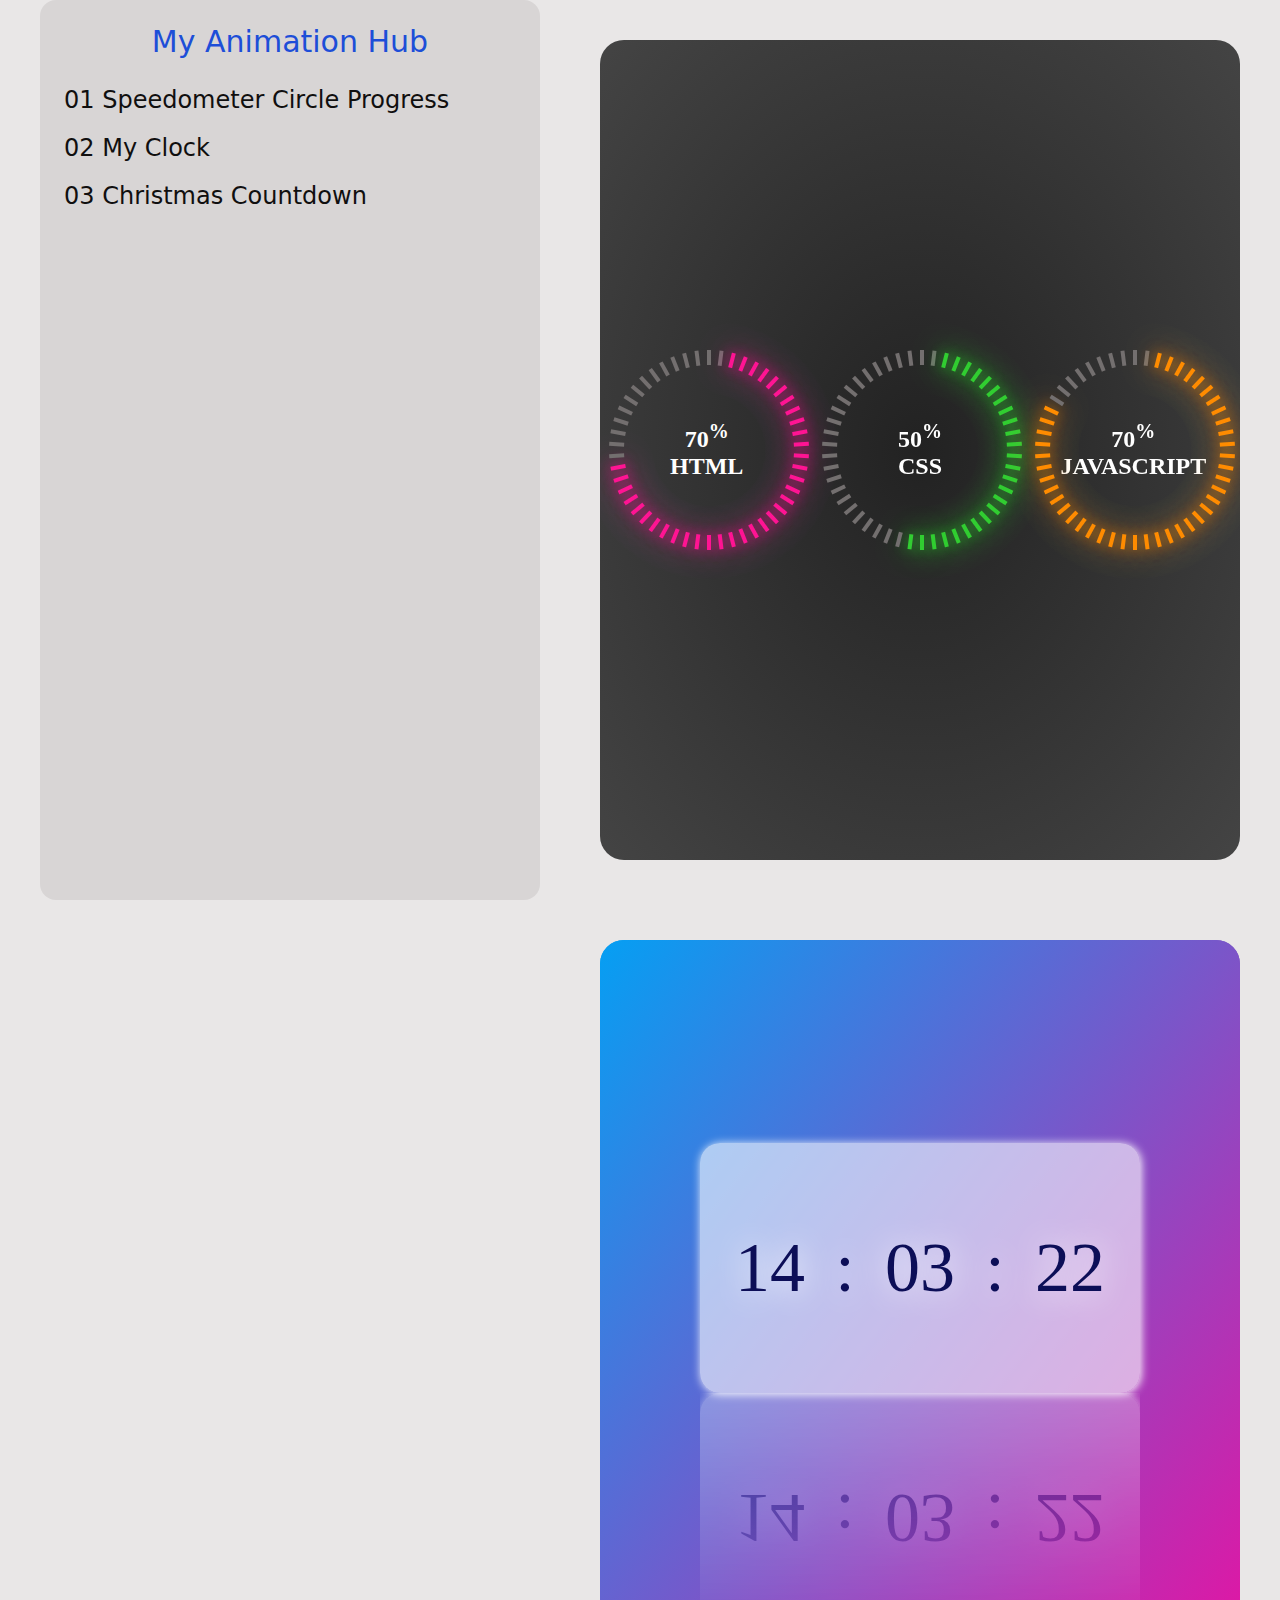
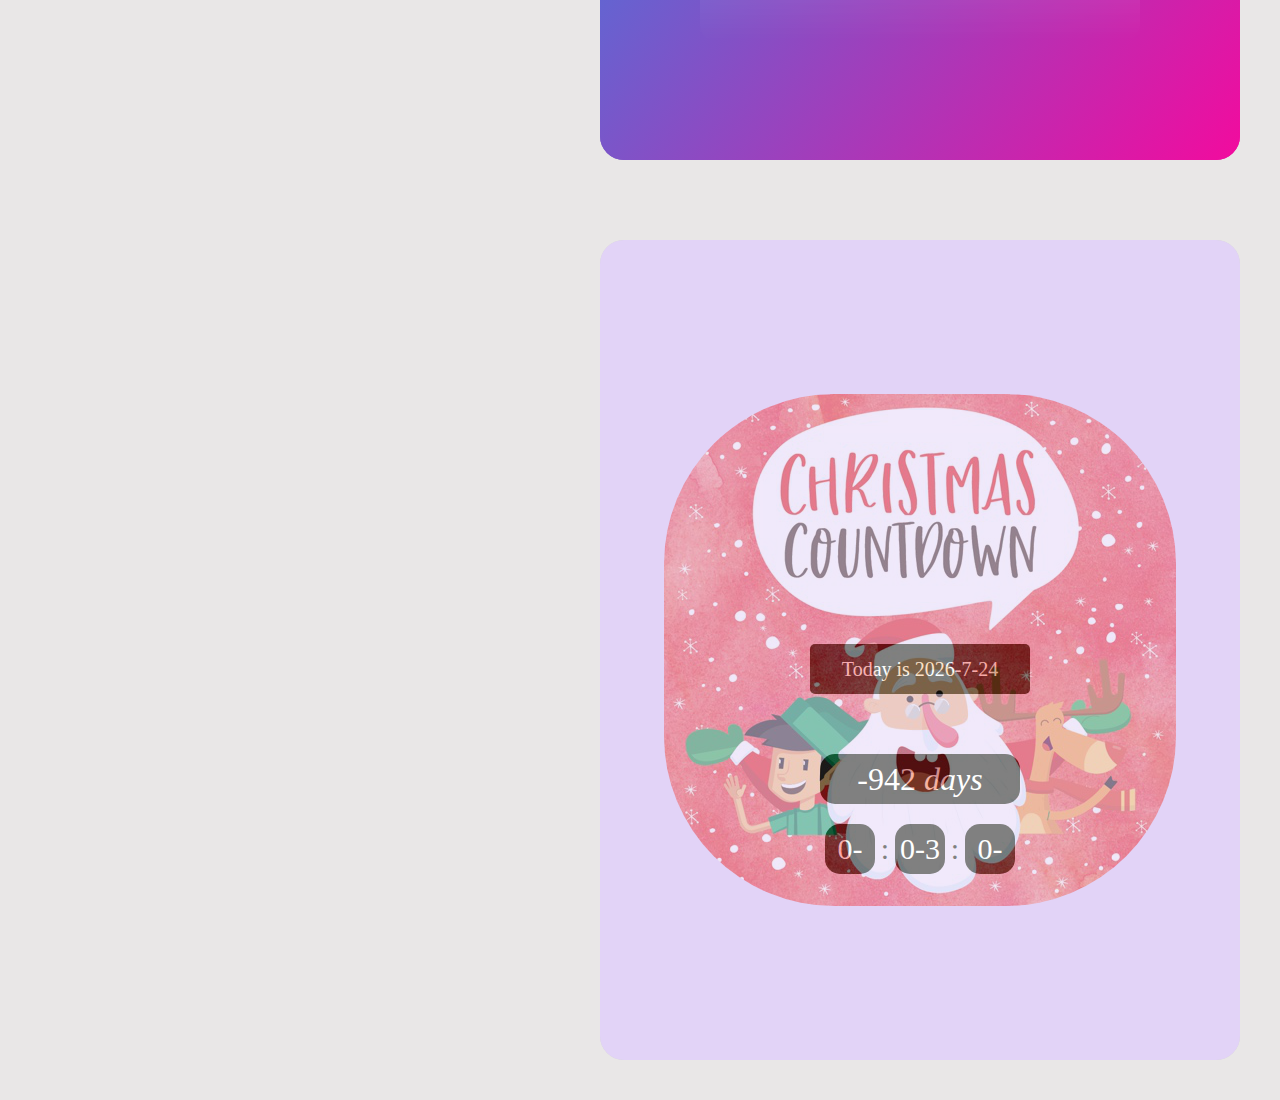
==== commit 5c3c9419: "update" ====
--- a/index.html
+++ b/index.html
@@ -10,7 +10,7 @@
 
 <body background="./src/assets/bg-pattern.png">
   <ul class="flex flex-col w-[500px] h-[100vh] text-2xl bg-base-200 menu rounded-box fixed top-0 left-10">
-    <h2 class="my-4 text-3xl text-center">My Animation Hub</h2>
+    <h2 class="my-4 text-3xl text-center text-blue-700">My Animation Hub</h2>
     <!-- <li class="w-full"><a data-href="section1">Item 1</a></li> -->
   </ul>
 
--- a/public/style.css
+++ b/public/style.css
@@ -1296,3 +1296,8 @@
   line-height: 2.25rem;
 }
 
+.text-blue-700 {
+  --tw-text-opacity: 1;
+  color: rgb(29 78 216 / var(--tw-text-opacity));
+}
+
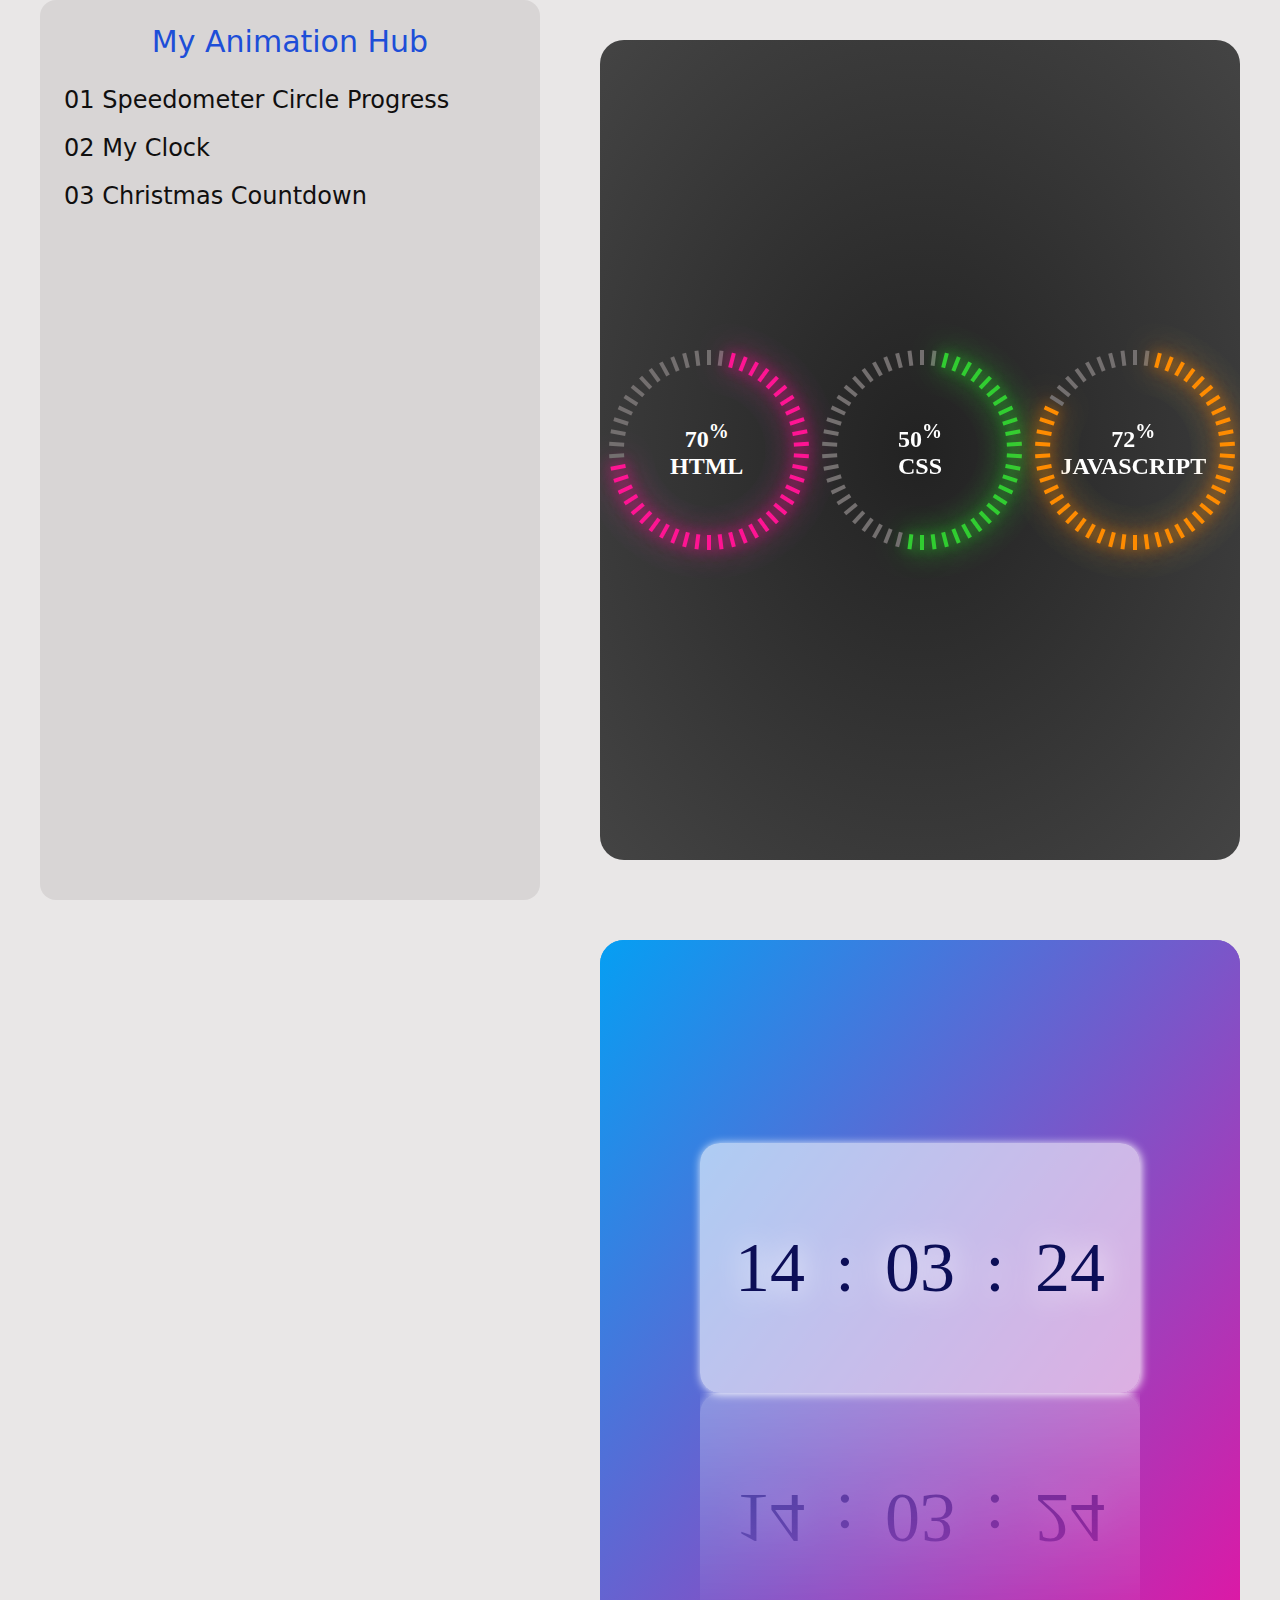
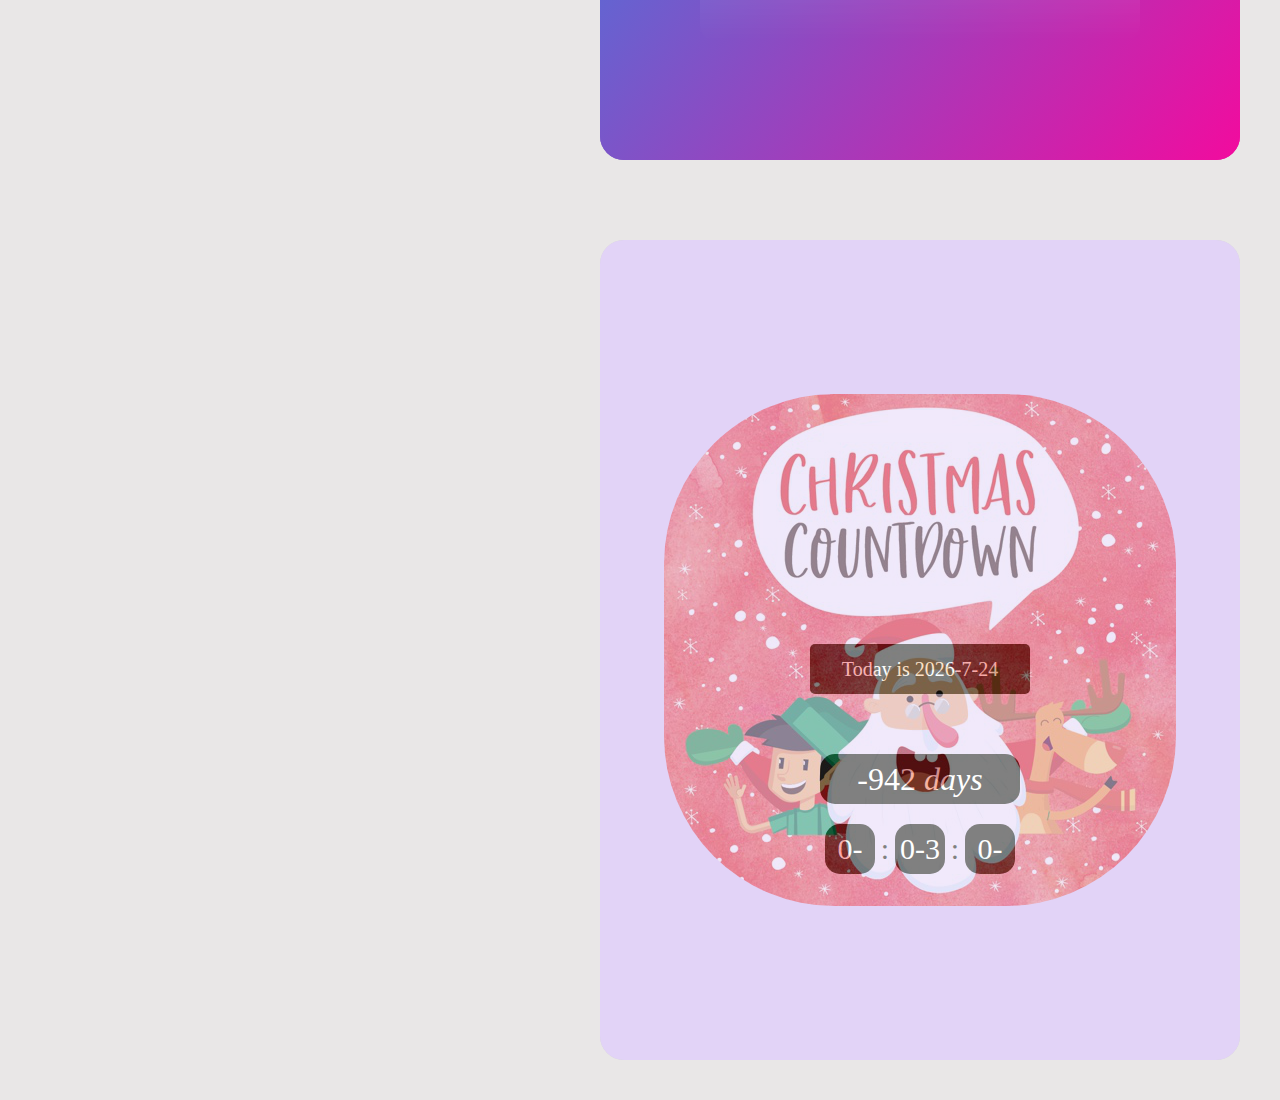
==== commit b9dc3e9a: "update" ====
--- a/index.html
+++ b/index.html
@@ -8,7 +8,7 @@
   <link href="public/style.css" rel="stylesheet">
 </head>
 
-<body background="./src/assets/bg-pattern.png">
+<body>
   <ul class="flex flex-col w-[500px] h-[100vh] text-2xl bg-base-200 menu rounded-box fixed top-0 left-10">
     <h2 class="my-4 text-3xl text-center text-blue-700">My Animation Hub</h2>
     <!-- <li class="w-full"><a data-href="section1">Item 1</a></li> -->
